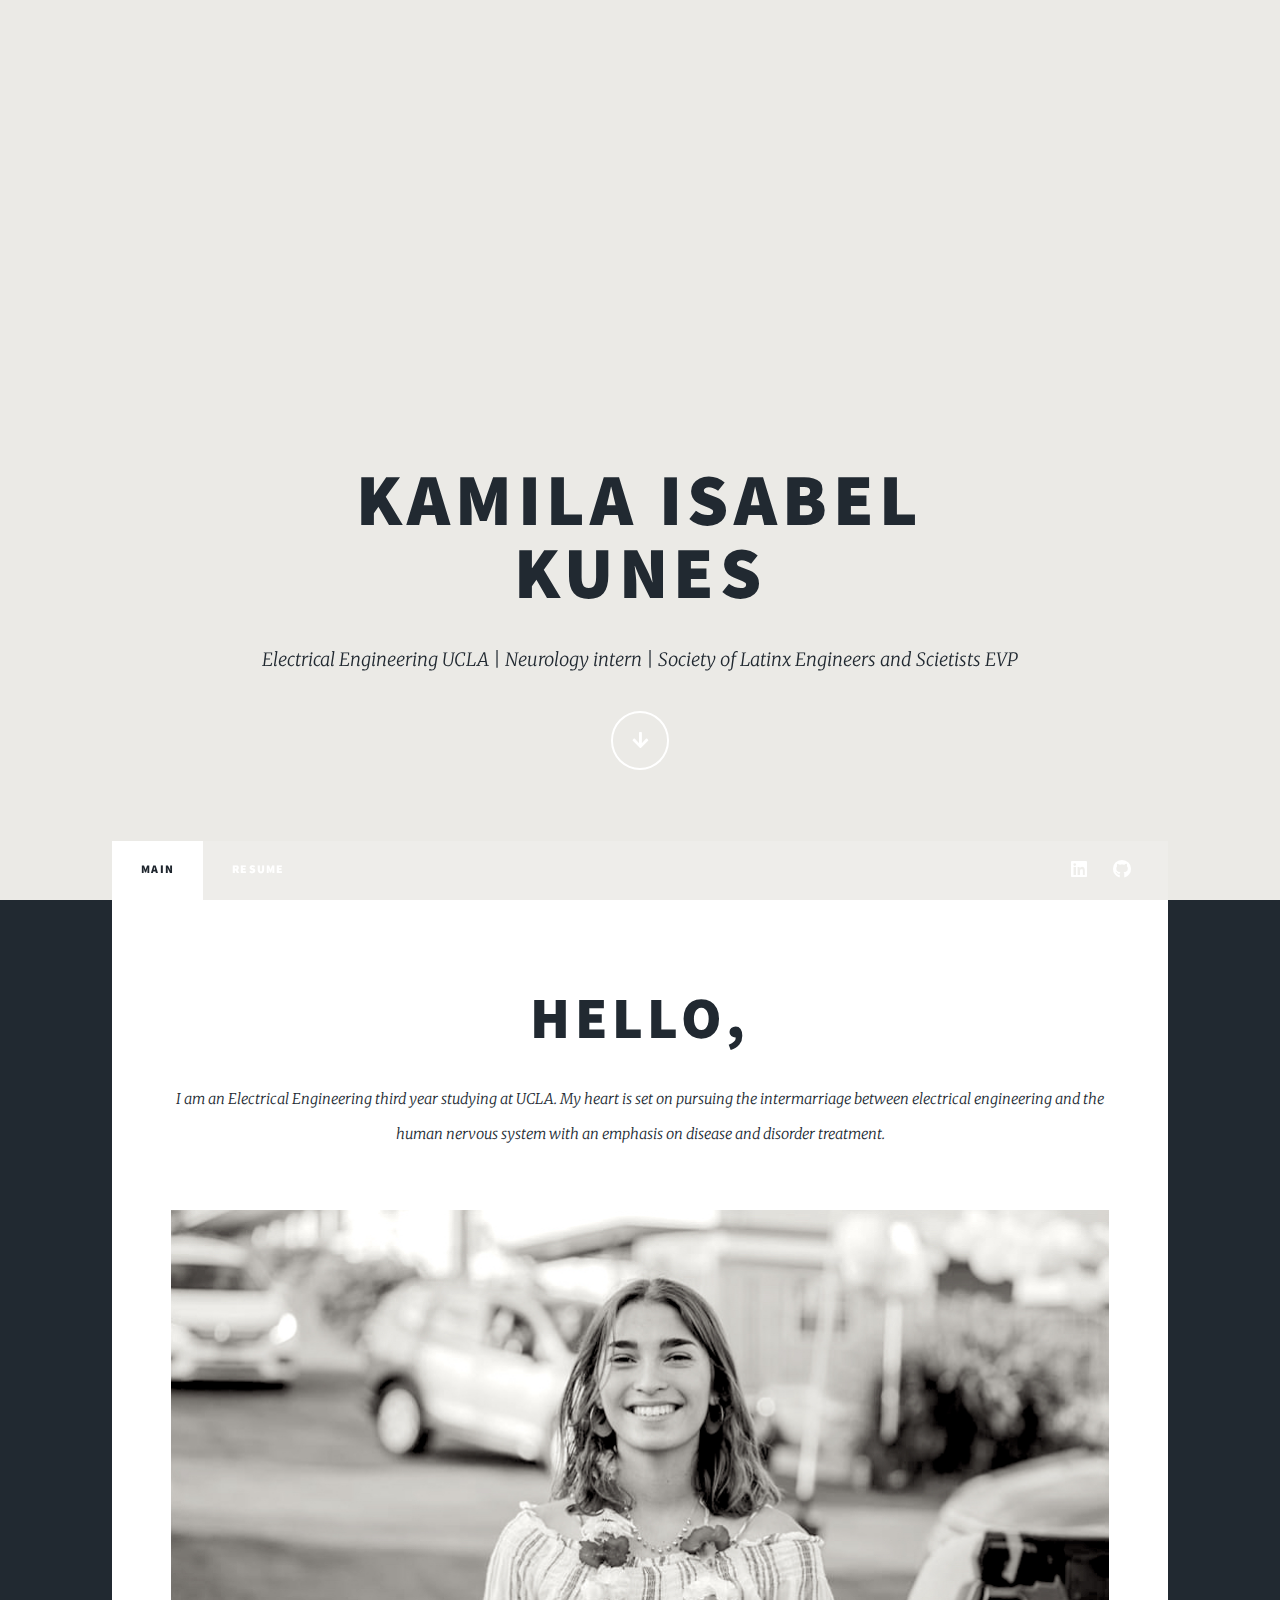
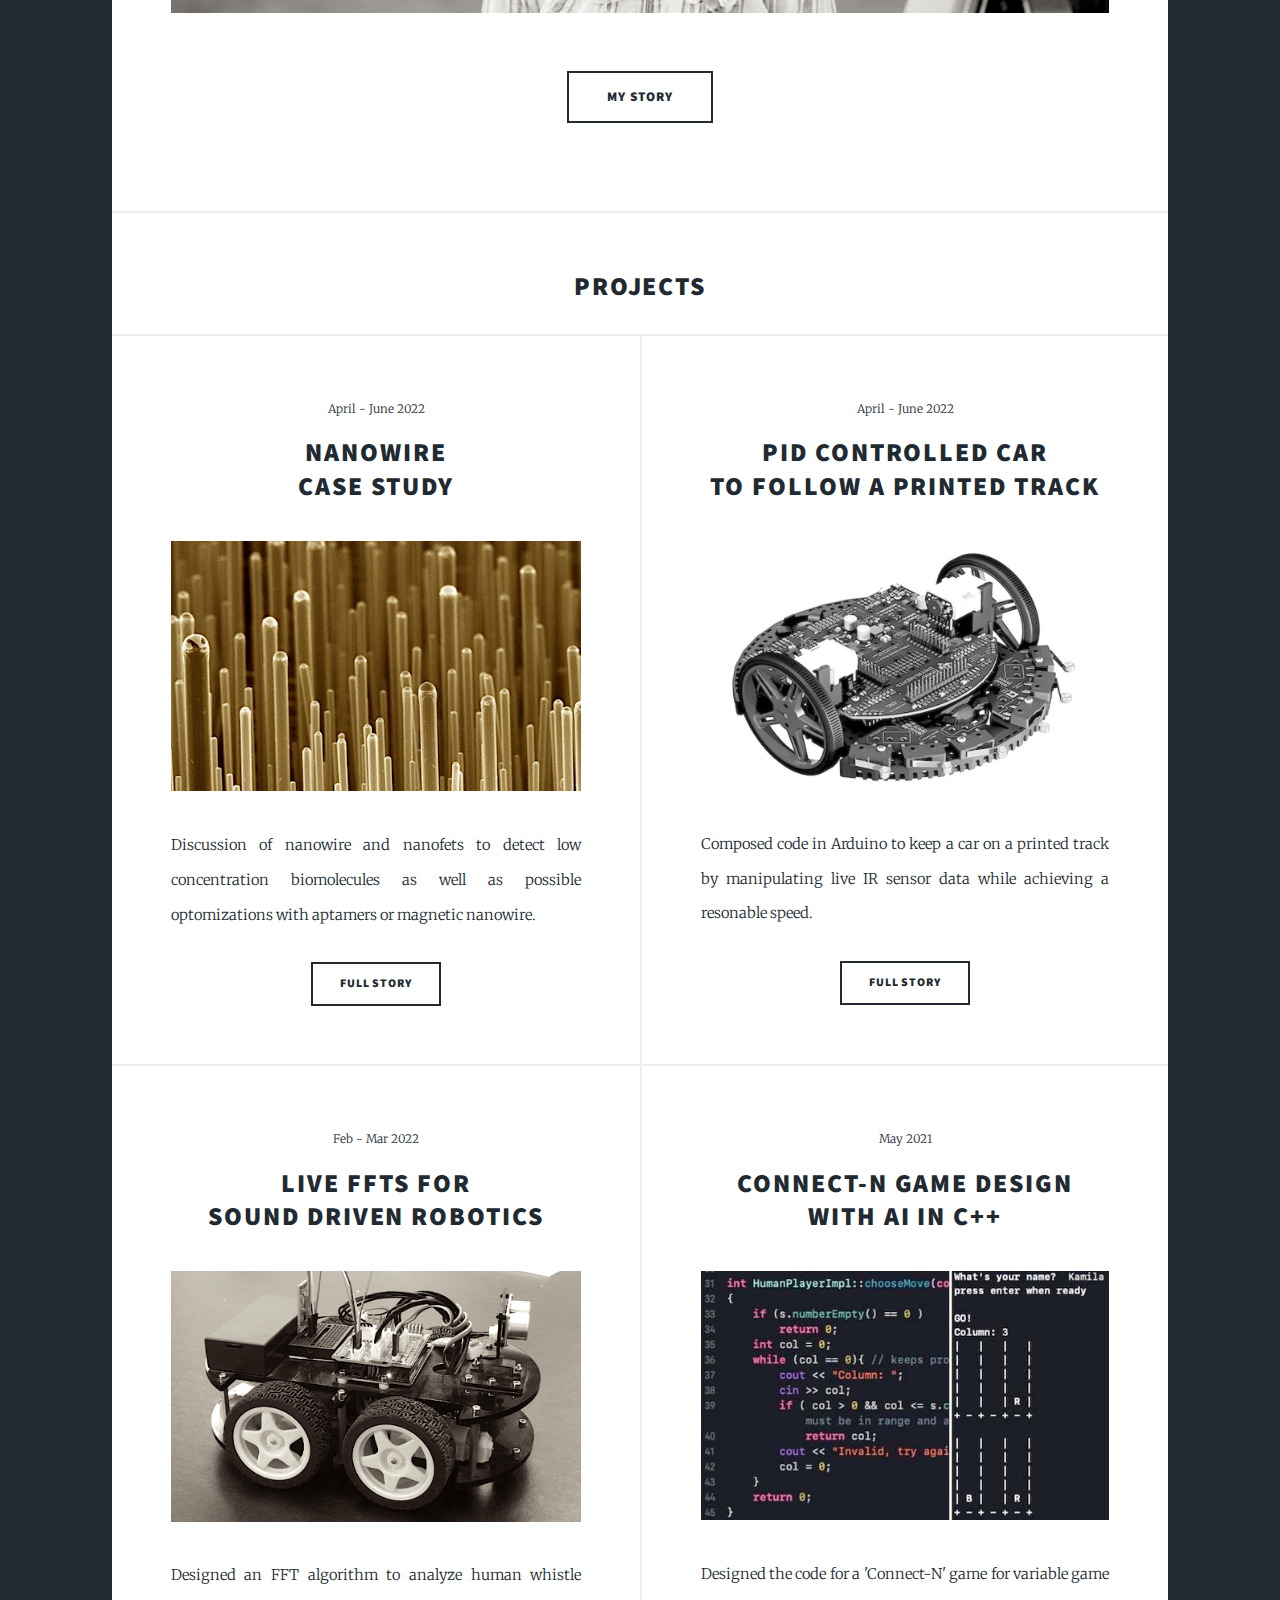
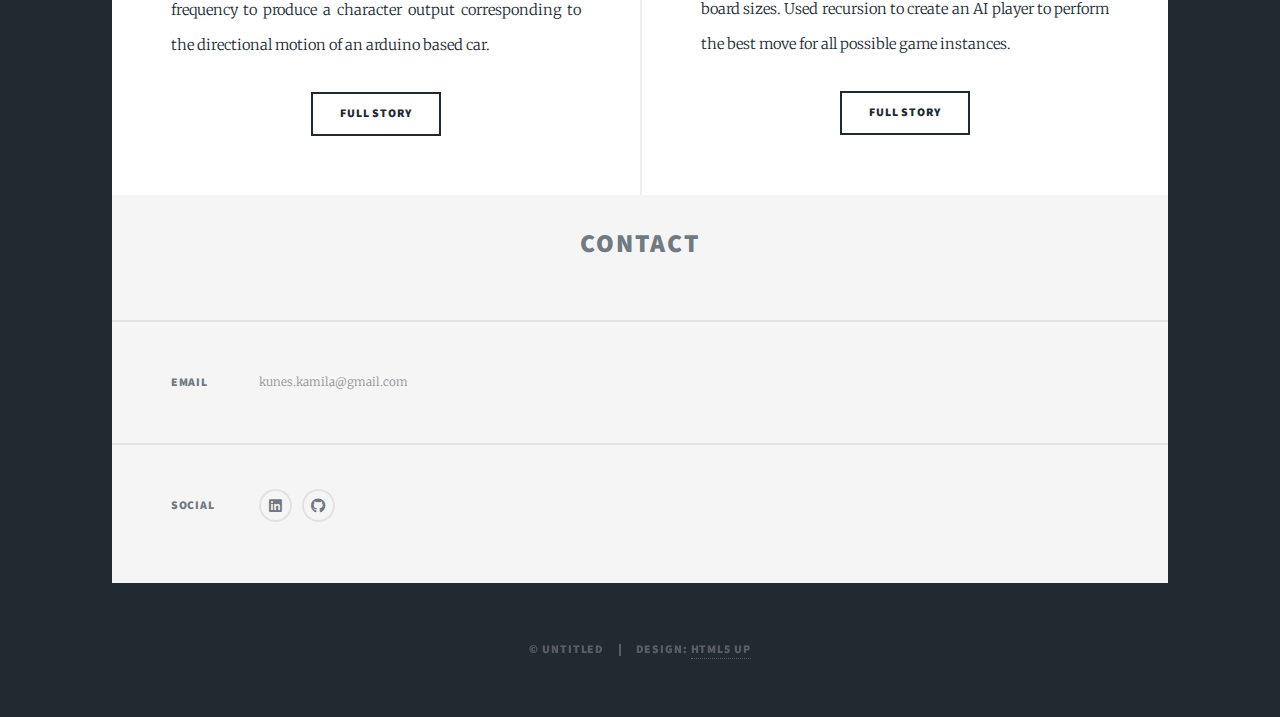
==== index.html @ 1bf12dac "first commit" ====
<!DOCTYPE HTML>
<!--
	Massively by HTML5 UP
	html5up.net | @ajlkn
	Free for personal and commercial use under the CCA 3.0 license (html5up.net/license)
-->
<html>
	<head>
		<title>Kamila Kunes Portfolio</title>
		<meta charset="utf-8" />
		<meta name="viewport" content="width=device-width, initial-scale=1, user-scalable=no" />
		<link rel="stylesheet" href="assets/css/main.css" />
		<noscript><link rel="stylesheet" href="assets/css/noscript.css" /></noscript>
	</head>
	<body class="is-preload">

		<!-- Wrapper -->
			<div id="wrapper" class="fade-in">

				<!-- Intro -->
					<div id="intro">
						<h1>Kamila Isabel<br />Kunes</h1>
						<p>Electrical Engineering UCLA | Neurology intern | Society of Latinx Engineers and Scietists EVP</p>
                        
						<ul class="actions">
							<li><a href="#header" class="button icon solid solo fa-arrow-down scrolly">Continue</a></li>
						</ul>
					</div>

				<!-- Header -->
					<header id="header">
						<a href="index.html" class="logo">Kamila Kunes</a>
					</header>

				<!-- Nav -->
					<nav id="nav"> 
						<ul class="links">
							<li class="active"><a href="index.html">Main</a></li>
							<li><a href="resume.html">Resume</a></li>
						</ul>
						<ul class="icons">
							<li><a href="https://linkedin.com/in/kamilakunes/url" class="icon brands fa-linkedin" target="_blank"><span class="label">LinkedIn</span></a></li>
							<li><a href="#" class="icon brands fa-github"><span class="label" target="_blank">GitHub</span></a></li>
						</ul>
					</nav>

				<!-- Main -->
					<div id="main">

						<!-- Featured Post -->
							<article class="post featured">
								<header class="major">
									<h2>Hello,</h2>
									<p>I am an Electrical Engineering third year studying at UCLA. My heart is set on pursuing the intermarriage between electrical engineering and the human nervous system with an emphasis on disease and disorder treatment.</p>
								</header>
								<a href="myStory.html" class="image main"><img src="images/CPCgrad.jpg" alt="" /></a>
								<ul class="actions special">
									<li><a href="myStory.html" class="button large">My Story</a></li>
								</ul>
							</article>

						<!-- Posts -->
                        
                                <header class="major">
									<h2>Projects</h2>
								</header>
                        
							<section class="posts">
								<article>
									<header>
										<span class="date">April - June 2022</span>
										<h2>Nanowire<br />
                                            Case Study</h2>
									</header>
									<a href="nanowire.html" class="image fit"><img src="images/SiliconNanowire.jpg" alt="" /></a>
									<p>Discussion of nanowire and nanofets to detect low concentration biomolecules as well as possible optomizations with aptamers or magnetic nanowire.</p>
									<ul class="actions special">
										<li><a href="nanowire.html" class="button">Full Story</a></li>
									</ul>
								</article>
                                
                                <article>
									<header>
										<span class="date">April - June 2022</span>
										<h2>PID controlled Car<br />
										to Follow a Printed Track</h2>
									</header>
									<a href="RLSKcar.html" class="image fit"><img src="images/RLSKcar.jpg" alt="" /></a>
									<p>Composed code in Arduino to keep a car on a printed track by manipulating live IR sensor data while achieving a resonable speed.</p>
									<ul class="actions special">
										<li><a href="RLSKcar.html" class="button">Full Story</a></li>
									</ul>
								</article>
                                
								<article>
									<header>
										<span class="date">Feb - Mar 2022</span>
										<h2>Live FFTs for<br />
										Sound Driven Robotics</h2>
									</header>
									<a href="fftCar.html" class="image fit"><img src="images/4blCar.jpg" alt="" /></a>
									<p>Designed an FFT algorithm to analyze human whistle frequency to produce a character output corresponding to the directional motion of an arduino based car.</p>
									<ul class="actions special">
										<li><a href="fftCar.html" class="button">Full Story</a></li>
									</ul>
								</article>
                                
								<article>
									<header>
										<span class="date">May 2021</span>
										<h2>Connect-N Game Design<br />
										with AI in C++</h2>
									</header>
									<a href="connectN.html" class="image fit"><img src="images/connectCode.jpg" alt="" /></a>
									<p>Designed the code for a 'Connect-N' game for variable game board sizes. Used recursion to create an AI player to perform the best move for all possible game instances.</p>
									<ul class="actions special">
										<li><a href="connectN.html" class="button">Full Story</a></li>
									</ul>
								</article>
								
							</section>

					</div>

				<!-- Footer -->
                
					<footer id="footer">
                        
							
						<section class="split contact">
                            <header class="major">
				                <h2><br />Contact</h2>
				            </header>
							<section>
								<h3>Email</h3>
								<p>kunes.kamila@gmail.com</p>
							</section>
							<section>
								<h3>Social</h3>
								<ul class="icons alt">
									<li><a href="https://linkedin.com/in/kamilakunes/url" class="icon brands fa-linkedin" target="_blank"><span class="label">LinkedIn</span></a></li>
                                    <li><a href="#" class="icon brands fa-github" target="_blank"><span class="label">GitHub</span></a></li>
								</ul>
							</section>
						</section>
					</footer>

				<!-- Copyright -->
					<div id="copyright">
						<ul><li>&copy; Untitled</li><li>Design: <a href="https://html5up.net">HTML5 UP</a></li></ul>
					</div>

			</div>

		<!-- Scripts -->
			<script src="assets/js/jquery.min.js"></script>
			<script src="assets/js/jquery.scrollex.min.js"></script>
			<script src="assets/js/jquery.scrolly.min.js"></script>
			<script src="assets/js/browser.min.js"></script>
			<script src="assets/js/breakpoints.min.js"></script>
			<script src="assets/js/util.js"></script>
			<script src="assets/js/main.js"></script>

	</body>
</html>
---- assets/css/main.css ----
@import url(fontawesome-all.min.css);
@import url("https://fonts.googleapis.com/css?family=Merriweather:300,700,300italic,700italic|Source+Sans+Pro:900");

/*
	Massively by HTML5 UP
	html5up.net | @ajlkn
	Free for personal and commercial use under the CCA 3.0 license (html5up.net/license)
*/

html, body, div, span, applet, object,
iframe, h1, h2, h3, h4, h5, h6, p, blockquote,
pre, a, abbr, acronym, address, big, cite,
code, del, dfn, em, img, ins, kbd, q, s, samp,
small, strike, strong, sub, sup, tt, var, b,
u, i, center, dl, dt, dd, ol, ul, li, fieldset,
form, label, legend, table, caption, tbody,
tfoot, thead, tr, th, td, article, aside,
canvas, details, embed, figure, figcaption,
footer, header, hgroup, menu, nav, output, ruby,
section, summary, time, mark, audio, video {
	margin: 0;
	padding: 0;
	border: 0;
	font-size: 100%;
	font: inherit;
	vertical-align: baseline;}

article, aside, details, figcaption, figure,
footer, header, hgroup, menu, nav, section {
	display: block;}

body {
	line-height: 1;
}

ol, ul {
	list-style: none;
}

blockquote, q {
	quotes: none;
}

	blockquote:before, blockquote:after, q:before, q:after {
		content: '';
		content: none;
	}

table {
	border-collapse: collapse;
	border-spacing: 0;
}

body {
	-webkit-text-size-adjust: none;
}

mark {
	background-color: transparent;
	color: inherit;
}

input::-moz-focus-inner {
	border: 0;
	padding: 0;
}

input, select, textarea {
	-moz-appearance: none;
	-webkit-appearance: none;
	-ms-appearance: none;
	appearance: none;
}

/* Basic */

	@-ms-viewport {
		width: device-width;
	}

	body {
		-ms-overflow-style: scrollbar;
	}

	@media screen and (max-width: 480px) {

		html, body {
			min-width: 320px;
		}

	}

	html {
		box-sizing: border-box;
	}

	*, *:before, *:after {
		box-sizing: inherit;
	}

	body {
		background-color: #212931; /* scroll up bar */
	}

		body.is-preload *, body.is-preload *:before, body.is-preload *:after {
			-moz-animation: none !important;
			-webkit-animation: none !important;
			-ms-animation: none !important;
			animation: none !important;
			-moz-transition: none !important;
			-webkit-transition: none !important;
			-ms-transition: none !important;
			transition: none !important;
		}

/* Type */

	html {
		font-size: 16pt;
	}

		@media screen and (max-width: 1680px) {

			html {
				font-size: 12pt;
			}

		}

		@media screen and (max-width: 1280px) {

			html {
				font-size: 11pt;
			}

		}

		@media screen and (max-width: 360px) {

			html {
				font-size: 10pt;
			}

		}

	body {
		color: #212931; /*body text color*/
	}

	body, input, select, textarea {
		font-family: "Merriweather", Georgia, serif;
		font-weight: 300;
		font-size: 1rem;
		line-height: 2.375;
	}

	a {
		-moz-transition: color 0.2s ease-in-out, background-color 0.2s ease-in-out, border-color 0.2s ease-in-out, box-shadow 0.2s ease-in-out;
		-webkit-transition: color 0.2s ease-in-out, background-color 0.2s ease-in-out, border-color 0.2s ease-in-out, box-shadow 0.2s ease-in-out;
		-ms-transition: color 0.2s ease-in-out, background-color 0.2s ease-in-out, border-color 0.2s ease-in-out, box-shadow 0.2s ease-in-out;
		transition: color 0.2s ease-in-out, background-color 0.2s ease-in-out, border-color 0.2s ease-in-out, box-shadow 0.2s ease-in-out;
		border-bottom: dotted 1px;
		text-decoration: none;
	}

		a:hover {
			border-bottom-color: transparent;
		}

	strong, b {
		font-weight: 600;
	}

	em, i {
		font-style: italic;
	}

	p {
		text-align: justify;
		margin: 0 0 2rem 0;
	}

	h1, h2, h3, h4, h5, h6 {
		font-family: "Source Sans Pro", Helvetica, sans-serif;
		font-weight: 900;
		line-height: 1.5;
		letter-spacing: 0.075em;
		text-transform: uppercase;
		margin: 0 0 1rem 0;
	}

		h1 a, h2 a, h3 a, h4 a, h5 a, h6 a {
			border-bottom: 0;
			color: inherit;
			text-decoration: none;
		}

	h1 {
		font-size: 4rem;
		line-height: 1.1;
		margin: 0 0 2rem 0;
	}

	h2 {
		font-size: 1.75rem;
		line-height: 1.3;
		margin: 0 0 1.5rem 0;
	}

	h3 {
		font-size: 1.25rem;
		margin: 0 0 1.5rem 0;
	}

	h4 {
		font-size: 1rem;
	}

	h5 {
		font-size: 0.9rem;
	}

	h6 {
		font-size: 0.8rem;
	}

	sub {
		font-size: 0.8rem;
		position: relative;
		top: 0.5rem;
	}

	sup {
		font-size: 0.8rem;
		position: relative;
		top: -0.5rem;
	}

	blockquote {
		border-left: solid 4px;
		font-style: italic;
		margin: 0 0 2rem 0;
		padding: 0.5rem 0 0.5rem 2rem;
	}

	code {
		border: solid 2px;
		font-family: "Courier New", monospace;
		font-size: 0.9rem;
		margin: 0 0.25rem;
		padding: 0.25rem 0.65rem;
	}

	pre {
		-webkit-overflow-scrolling: touch;
		font-family: "Courier New", monospace;
		font-size: 0.9rem;
		margin: 0 0 2rem 0;
	}

		pre code {
			display: block;
			line-height: 1.75;
			padding: 1rem 1.5rem;
			overflow-x: auto;
		}

	hr {
		border: 0;
		border-bottom: solid 2px;
		margin: 3rem 0;
	}

		hr.major {
			margin: 5rem 0;
		}

	.align-left {
		text-align: left;
	}

	.align-center {
		text-align: center;
	}

	.align-right {
		text-align: right;
	}

	input, select, textarea {
		color: #212931;
	}

	a {
		color: #212931;
		border-bottom-color: rgba(33, 41, 49, 0.5);
	}

		a:hover {
			border-bottom-color: transparent;
			color: #d3a13b !important; /*hover color*/
		}

	strong, b {
		color: #212931;
	}

	h1, h2, h3, h4, h5, h6 {
		color: #212931;
	}

	blockquote {
		border-left-color: #eeeeee;
	}

	code {
		background: rgba(220, 220, 220, 0.25);
		border-color: #eeeeee;
	}

	hr {
		border-bottom-color: #eeeeee;
	}

/* Row */

	.row {
		display: flex;
		flex-wrap: wrap;
		box-sizing: border-box;
		align-items: stretch;
	}

		.row > * {
			box-sizing: border-box;
		}

		.row.gtr-uniform > * > :last-child {
			margin-bottom: 0;
		}

		.row.aln-left {
			justify-content: flex-start;
		}

		.row.aln-center {
			justify-content: center;
		}

		.row.aln-right {
			justify-content: flex-end;
		}

		.row.aln-top {
			align-items: flex-start;
		}

		.row.aln-middle {
			align-items: center;
		}

		.row.aln-bottom {
			align-items: flex-end;
		}

		.row > .imp {
			order: -1;
		}

		.row > .col-1 {
			width: 8.33333%;
		}

		.row > .off-1 {
			margin-left: 8.33333%;
		}

		.row > .col-2 {
			width: 16.66667%;
		}

		.row > .off-2 {
			margin-left: 16.66667%;
		}

		.row > .col-3 {
			width: 25%;
		}

		.row > .off-3 {
			margin-left: 25%;
		}

		.row > .col-4 {
			width: 33.33333%;
		}

		.row > .off-4 {
			margin-left: 33.33333%;
		}

		.row > .col-5 {
			width: 41.66667%;
		}

		.row > .off-5 {
			margin-left: 41.66667%;
		}

		.row > .col-6 {
			width: 50%;
		}

		.row > .off-6 {
			margin-left: 50%;
		}

		.row > .col-7 {
			width: 58.33333%;
		}

		.row > .off-7 {
			margin-left: 58.33333%;
		}

		.row > .col-8 {
			width: 66.66667%;
		}

		.row > .off-8 {
			margin-left: 66.66667%;
		}

		.row > .col-9 {
			width: 75%;
		}

		.row > .off-9 {
			margin-left: 75%;
		}

		.row > .col-10 {
			width: 83.33333%;
		}

		.row > .off-10 {
			margin-left: 83.33333%;
		}

		.row > .col-11 {
			width: 91.66667%;
		}

		.row > .off-11 {
			margin-left: 91.66667%;
		}

		.row > .col-12 {
			width: 100%;
		}

		.row > .off-12 {
			margin-left: 100%;
		}

		.row.gtr-0 {
			margin-top: 0;
			margin-left: 0rem;
		}

			.row.gtr-0 > * {
				padding: 0 0 0 0rem;
			}

			.row.gtr-0.gtr-uniform {
				margin-top: 0rem;
			}

				.row.gtr-0.gtr-uniform > * {
					padding-top: 0rem;
				}

		.row.gtr-25 {
			margin-top: 0;
			margin-left: -0.375rem;
		}

			.row.gtr-25 > * {
				padding: 0 0 0 0.375rem;
			}

			.row.gtr-25.gtr-uniform {
				margin-top: -0.375rem;
			}

				.row.gtr-25.gtr-uniform > * {
					padding-top: 0.375rem;
				}

		.row.gtr-50 {
			margin-top: 0;
			margin-left: -0.75rem;
		}

			.row.gtr-50 > * {
				padding: 0 0 0 0.75rem;
			}

			.row.gtr-50.gtr-uniform {
				margin-top: -0.75rem;
			}

				.row.gtr-50.gtr-uniform > * {
					padding-top: 0.75rem;
				}

		.row {
			margin-top: 0;
			margin-left: -1.5rem;
		}

			.row > * {
				padding: 0 0 0 1.5rem;
			}

			.row.gtr-uniform {
				margin-top: -1.5rem;
			}

				.row.gtr-uniform > * {
					padding-top: 1.5rem;
				}

		.row.gtr-150 {
			margin-top: 0;
			margin-left: -2.25rem;
		}

			.row.gtr-150 > * {
				padding: 0 0 0 2.25rem;
			}

			.row.gtr-150.gtr-uniform {
				margin-top: -2.25rem;
			}

				.row.gtr-150.gtr-uniform > * {
					padding-top: 2.25rem;
				}

		.row.gtr-200 {
			margin-top: 0;
			margin-left: -3rem;
		}

			.row.gtr-200 > * {
				padding: 0 0 0 3rem;
			}

			.row.gtr-200.gtr-uniform {
				margin-top: -3rem;
			}

				.row.gtr-200.gtr-uniform > * {
					padding-top: 3rem;
				}

		@media screen and (max-width: 1680px) {

			.row {
				display: flex;
				flex-wrap: wrap;
				box-sizing: border-box;
				align-items: stretch;
			}

				.row > * {
					box-sizing: border-box;
				}

				.row.gtr-uniform > * > :last-child {
					margin-bottom: 0;
				}

				.row.aln-left {
					justify-content: flex-start;
				}

				.row.aln-center {
					justify-content: center;
				}

				.row.aln-right {
					justify-content: flex-end;
				}

				.row.aln-top {
					align-items: flex-start;
				}

				.row.aln-middle {
					align-items: center;
				}

				.row.aln-bottom {
					align-items: flex-end;
				}

				.row > .imp-xlarge {
					order: -1;
				}

				.row > .col-1-xlarge {
					width: 8.33333%;
				}

				.row > .off-1-xlarge {
					margin-left: 8.33333%;
				}

				.row > .col-2-xlarge {
					width: 16.66667%;
				}

				.row > .off-2-xlarge {
					margin-left: 16.66667%;
				}

				.row > .col-3-xlarge {
					width: 25%;
				}

				.row > .off-3-xlarge {
					margin-left: 25%;
				}

				.row > .col-4-xlarge {
					width: 33.33333%;
				}

				.row > .off-4-xlarge {
					margin-left: 33.33333%;
				}

				.row > .col-5-xlarge {
					width: 41.66667%;
				}

				.row > .off-5-xlarge {
					margin-left: 41.66667%;
				}

				.row > .col-6-xlarge {
					width: 50%;
				}

				.row > .off-6-xlarge {
					margin-left: 50%;
				}

				.row > .col-7-xlarge {
					width: 58.33333%;
				}

				.row > .off-7-xlarge {
					margin-left: 58.33333%;
				}

				.row > .col-8-xlarge {
					width: 66.66667%;
				}

				.row > .off-8-xlarge {
					margin-left: 66.66667%;
				}

				.row > .col-9-xlarge {
					width: 75%;
				}

				.row > .off-9-xlarge {
					margin-left: 75%;
				}

				.row > .col-10-xlarge {
					width: 83.33333%;
				}

				.row > .off-10-xlarge {
					margin-left: 83.33333%;
				}

				.row > .col-11-xlarge {
					width: 91.66667%;
				}

				.row > .off-11-xlarge {
					margin-left: 91.66667%;
				}

				.row > .col-12-xlarge {
					width: 100%;
				}

				.row > .off-12-xlarge {
					margin-left: 100%;
				}

				.row.gtr-0 {
					margin-top: 0;
					margin-left: 0rem;
				}

					.row.gtr-0 > * {
						padding: 0 0 0 0rem;
					}

					.row.gtr-0.gtr-uniform {
						margin-top: 0rem;
					}

						.row.gtr-0.gtr-uniform > * {
							padding-top: 0rem;
						}

				.row.gtr-25 {
					margin-top: 0;
					margin-left: -0.375rem;
				}

					.row.gtr-25 > * {
						padding: 0 0 0 0.375rem;
					}

					.row.gtr-25.gtr-uniform {
						margin-top: -0.375rem;
					}

						.row.gtr-25.gtr-uniform > * {
							padding-top: 0.375rem;
						}

				.row.gtr-50 {
					margin-top: 0;
					margin-left: -0.75rem;
				}

					.row.gtr-50 > * {
						padding: 0 0 0 0.75rem;
					}

					.row.gtr-50.gtr-uniform {
						margin-top: -0.75rem;
					}

						.row.gtr-50.gtr-uniform > * {
							padding-top: 0.75rem;
						}

				.row {
					margin-top: 0;
					margin-left: -1.5rem;
				}

					.row > * {
						padding: 0 0 0 1.5rem;
					}

					.row.gtr-uniform {
						margin-top: -1.5rem;
					}

						.row.gtr-uniform > * {
							padding-top: 1.5rem;
						}

				.row.gtr-150 {
					margin-top: 0;
					margin-left: -2.25rem;
				}

					.row.gtr-150 > * {
						padding: 0 0 0 2.25rem;
					}

					.row.gtr-150.gtr-uniform {
						margin-top: -2.25rem;
					}

						.row.gtr-150.gtr-uniform > * {
							padding-top: 2.25rem;
						}

				.row.gtr-200 {
					margin-top: 0;
					margin-left: -3rem;
				}

					.row.gtr-200 > * {
						padding: 0 0 0 3rem;
					}

					.row.gtr-200.gtr-uniform {
						margin-top: -3rem;
					}

						.row.gtr-200.gtr-uniform > * {
							padding-top: 3rem;
						}

		}

		@media screen and (max-width: 1280px) {

			.row {
				display: flex;
				flex-wrap: wrap;
				box-sizing: border-box;
				align-items: stretch;
			}

				.row > * {
					box-sizing: border-box;
				}

				.row.gtr-uniform > * > :last-child {
					margin-bottom: 0;
				}

				.row.aln-left {
					justify-content: flex-start;
				}

				.row.aln-center {
					justify-content: center;
				}

				.row.aln-right {
					justify-content: flex-end;
				}

				.row.aln-top {
					align-items: flex-start;
				}

				.row.aln-middle {
					align-items: center;
				}

				.row.aln-bottom {
					align-items: flex-end;
				}

				.row > .imp-large {
					order: -1;
				}

				.row > .col-1-large {
					width: 8.33333%;
				}

				.row > .off-1-large {
					margin-left: 8.33333%;
				}

				.row > .col-2-large {
					width: 16.66667%;
				}

				.row > .off-2-large {
					margin-left: 16.66667%;
				}

				.row > .col-3-large {
					width: 25%;
				}

				.row > .off-3-large {
					margin-left: 25%;
				}

				.row > .col-4-large {
					width: 33.33333%;
				}

				.row > .off-4-large {
					margin-left: 33.33333%;
				}

				.row > .col-5-large {
					width: 41.66667%;
				}

				.row > .off-5-large {
					margin-left: 41.66667%;
				}

				.row > .col-6-large {
					width: 50%;
				}

				.row > .off-6-large {
					margin-left: 50%;
				}

				.row > .col-7-large {
					width: 58.33333%;
				}

				.row > .off-7-large {
					margin-left: 58.33333%;
				}

				.row > .col-8-large {
					width: 66.66667%;
				}

				.row > .off-8-large {
					margin-left: 66.66667%;
				}

				.row > .col-9-large {
					width: 75%;
				}

				.row > .off-9-large {
					margin-left: 75%;
				}

				.row > .col-10-large {
					width: 83.33333%;
				}

				.row > .off-10-large {
					margin-left: 83.33333%;
				}

				.row > .col-11-large {
					width: 91.66667%;
				}

				.row > .off-11-large {
					margin-left: 91.66667%;
				}

				.row > .col-12-large {
					width: 100%;
				}

				.row > .off-12-large {
					margin-left: 100%;
				}

				.row.gtr-0 {
					margin-top: 0;
					margin-left: 0rem;
				}

					.row.gtr-0 > * {
						padding: 0 0 0 0rem;
					}

					.row.gtr-0.gtr-uniform {
						margin-top: 0rem;
					}

						.row.gtr-0.gtr-uniform > * {
							padding-top: 0rem;
						}

				.row.gtr-25 {
					margin-top: 0;
					margin-left: -0.375rem;
				}

					.row.gtr-25 > * {
						padding: 0 0 0 0.375rem;
					}

					.row.gtr-25.gtr-uniform {
						margin-top: -0.375rem;
					}

						.row.gtr-25.gtr-uniform > * {
							padding-top: 0.375rem;
						}

				.row.gtr-50 {
					margin-top: 0;
					margin-left: -0.75rem;
				}

					.row.gtr-50 > * {
						padding: 0 0 0 0.75rem;
					}

					.row.gtr-50.gtr-uniform {
						margin-top: -0.75rem;
					}

						.row.gtr-50.gtr-uniform > * {
							padding-top: 0.75rem;
						}

				.row {
					margin-top: 0;
					margin-left: -1.5rem;
				}

					.row > * {
						padding: 0 0 0 1.5rem;
					}

					.row.gtr-uniform {
						margin-top: -1.5rem;
					}

						.row.gtr-uniform > * {
							padding-top: 1.5rem;
						}

				.row.gtr-150 {
					margin-top: 0;
					margin-left: -2.25rem;
				}

					.row.gtr-150 > * {
						padding: 0 0 0 2.25rem;
					}

					.row.gtr-150.gtr-uniform {
						margin-top: -2.25rem;
					}

						.row.gtr-150.gtr-uniform > * {
							padding-top: 2.25rem;
						}

				.row.gtr-200 {
					margin-top: 0;
					margin-left: -3rem;
				}

					.row.gtr-200 > * {
						padding: 0 0 0 3rem;
					}

					.row.gtr-200.gtr-uniform {
						margin-top: -3rem;
					}

						.row.gtr-200.gtr-uniform > * {
							padding-top: 3rem;
						}

		}

		@media screen and (max-width: 980px) {

			.row {
				display: flex;
				flex-wrap: wrap;
				box-sizing: border-box;
				align-items: stretch;
			}

				.row > * {
					box-sizing: border-box;
				}

				.row.gtr-uniform > * > :last-child {
					margin-bottom: 0;
				}

				.row.aln-left {
					justify-content: flex-start;
				}

				.row.aln-center {
					justify-content: center;
				}

				.row.aln-right {
					justify-content: flex-end;
				}

				.row.aln-top {
					align-items: flex-start;
				}

				.row.aln-middle {
					align-items: center;
				}

				.row.aln-bottom {
					align-items: flex-end;
				}

				.row > .imp-medium {
					order: -1;
				}

				.row > .col-1-medium {
					width: 8.33333%;
				}

				.row > .off-1-medium {
					margin-left: 8.33333%;
				}

				.row > .col-2-medium {
					width: 16.66667%;
				}

				.row > .off-2-medium {
					margin-left: 16.66667%;
				}

				.row > .col-3-medium {
					width: 25%;
				}

				.row > .off-3-medium {
					margin-left: 25%;
				}

				.row > .col-4-medium {
					width: 33.33333%;
				}

				.row > .off-4-medium {
					margin-left: 33.33333%;
				}

				.row > .col-5-medium {
					width: 41.66667%;
				}

				.row > .off-5-medium {
					margin-left: 41.66667%;
				}

				.row > .col-6-medium {
					width: 50%;
				}

				.row > .off-6-medium {
					margin-left: 50%;
				}

				.row > .col-7-medium {
					width: 58.33333%;
				}

				.row > .off-7-medium {
					margin-left: 58.33333%;
				}

				.row > .col-8-medium {
					width: 66.66667%;
				}

				.row > .off-8-medium {
					margin-left: 66.66667%;
				}

				.row > .col-9-medium {
					width: 75%;
				}

				.row > .off-9-medium {
					margin-left: 75%;
				}

				.row > .col-10-medium {
					width: 83.33333%;
				}

				.row > .off-10-medium {
					margin-left: 83.33333%;
				}

				.row > .col-11-medium {
					width: 91.66667%;
				}

				.row > .off-11-medium {
					margin-left: 91.66667%;
				}

				.row > .col-12-medium {
					width: 100%;
				}

				.row > .off-12-medium {
					margin-left: 100%;
				}

				.row.gtr-0 {
					margin-top: 0;
					margin-left: 0rem;
				}

					.row.gtr-0 > * {
						padding: 0 0 0 0rem;
					}

					.row.gtr-0.gtr-uniform {
						margin-top: 0rem;
					}

						.row.gtr-0.gtr-uniform > * {
							padding-top: 0rem;
						}

				.row.gtr-25 {
					margin-top: 0;
					margin-left: -0.375rem;
				}

					.row.gtr-25 > * {
						padding: 0 0 0 0.375rem;
					}

					.row.gtr-25.gtr-uniform {
						margin-top: -0.375rem;
					}

						.row.gtr-25.gtr-uniform > * {
							padding-top: 0.375rem;
						}

				.row.gtr-50 {
					margin-top: 0;
					margin-left: -0.75rem;
				}

					.row.gtr-50 > * {
						padding: 0 0 0 0.75rem;
					}

					.row.gtr-50.gtr-uniform {
						margin-top: -0.75rem;
					}

						.row.gtr-50.gtr-uniform > * {
							padding-top: 0.75rem;
						}

				.row {
					margin-top: 0;
					margin-left: -1.5rem;
				}

					.row > * {
						padding: 0 0 0 1.5rem;
					}

					.row.gtr-uniform {
						margin-top: -1.5rem;
					}

						.row.gtr-uniform > * {
							padding-top: 1.5rem;
						}

				.row.gtr-150 {
					margin-top: 0;
					margin-left: -2.25rem;
				}

					.row.gtr-150 > * {
						padding: 0 0 0 2.25rem;
					}

					.row.gtr-150.gtr-uniform {
						margin-top: -2.25rem;
					}

						.row.gtr-150.gtr-uniform > * {
							padding-top: 2.25rem;
						}

				.row.gtr-200 {
					margin-top: 0;
					margin-left: -3rem;
				}

					.row.gtr-200 > * {
						padding: 0 0 0 3rem;
					}

					.row.gtr-200.gtr-uniform {
						margin-top: -3rem;
					}

						.row.gtr-200.gtr-uniform > * {
							padding-top: 3rem;
						}

		}

		@media screen and (max-width: 736px) {

			.row {
				display: flex;
				flex-wrap: wrap;
				box-sizing: border-box;
				align-items: stretch;
			}

				.row > * {
					box-sizing: border-box;
				}

				.row.gtr-uniform > * > :last-child {
					margin-bottom: 0;
				}

				.row.aln-left {
					justify-content: flex-start;
				}

				.row.aln-center {
					justify-content: center;
				}

				.row.aln-right {
					justify-content: flex-end;
				}

				.row.aln-top {
					align-items: flex-start;
				}

				.row.aln-middle {
					align-items: center;
				}

				.row.aln-bottom {
					align-items: flex-end;
				}

				.row > .imp-small {
					order: -1;
				}

				.row > .col-1-small {
					width: 8.33333%;
				}

				.row > .off-1-small {
					margin-left: 8.33333%;
				}

				.row > .col-2-small {
					width: 16.66667%;
				}

				.row > .off-2-small {
					margin-left: 16.66667%;
				}

				.row > .col-3-small {
					width: 25%;
				}

				.row > .off-3-small {
					margin-left: 25%;
				}

				.row > .col-4-small {
					width: 33.33333%;
				}

				.row > .off-4-small {
					margin-left: 33.33333%;
				}

				.row > .col-5-small {
					width: 41.66667%;
				}

				.row > .off-5-small {
					margin-left: 41.66667%;
				}

				.row > .col-6-small {
					width: 50%;
				}

				.row > .off-6-small {
					margin-left: 50%;
				}

				.row > .col-7-small {
					width: 58.33333%;
				}

				.row > .off-7-small {
					margin-left: 58.33333%;
				}

				.row > .col-8-small {
					width: 66.66667%;
				}

				.row > .off-8-small {
					margin-left: 66.66667%;
				}

				.row > .col-9-small {
					width: 75%;
				}

				.row > .off-9-small {
					margin-left: 75%;
				}

				.row > .col-10-small {
					width: 83.33333%;
				}

				.row > .off-10-small {
					margin-left: 83.33333%;
				}

				.row > .col-11-small {
					width: 91.66667%;
				}

				.row > .off-11-small {
					margin-left: 91.66667%;
				}

				.row > .col-12-small {
					width: 100%;
				}

				.row > .off-12-small {
					margin-left: 100%;
				}

				.row.gtr-0 {
					margin-top: 0;
					margin-left: 0rem;
				}

					.row.gtr-0 > * {
						padding: 0 0 0 0rem;
					}

					.row.gtr-0.gtr-uniform {
						margin-top: 0rem;
					}

						.row.gtr-0.gtr-uniform > * {
							padding-top: 0rem;
						}

				.row.gtr-25 {
					margin-top: 0;
					margin-left: -0.375rem;
				}

					.row.gtr-25 > * {
						padding: 0 0 0 0.375rem;
					}

					.row.gtr-25.gtr-uniform {
						margin-top: -0.375rem;
					}

						.row.gtr-25.gtr-uniform > * {
							padding-top: 0.375rem;
						}

				.row.gtr-50 {
					margin-top: 0;
					margin-left: -0.75rem;
				}

					.row.gtr-50 > * {
						padding: 0 0 0 0.75rem;
					}

					.row.gtr-50.gtr-uniform {
						margin-top: -0.75rem;
					}

						.row.gtr-50.gtr-uniform > * {
							padding-top: 0.75rem;
						}

				.row {
					margin-top: 0;
					margin-left: -1.5rem;
				}

					.row > * {
						padding: 0 0 0 1.5rem;
					}

					.row.gtr-uniform {
						margin-top: -1.5rem;
					}

						.row.gtr-uniform > * {
							padding-top: 1.5rem;
						}

				.row.gtr-150 {
					margin-top: 0;
					margin-left: -2.25rem;
				}

					.row.gtr-150 > * {
						padding: 0 0 0 2.25rem;
					}

					.row.gtr-150.gtr-uniform {
						margin-top: -2.25rem;
					}

						.row.gtr-150.gtr-uniform > * {
							padding-top: 2.25rem;
						}

				.row.gtr-200 {
					margin-top: 0;
					margin-left: -3rem;
				}

					.row.gtr-200 > * {
						padding: 0 0 0 3rem;
					}

					.row.gtr-200.gtr-uniform {
						margin-top: -3rem;
					}

						.row.gtr-200.gtr-uniform > * {
							padding-top: 3rem;
						}

		}

		@media screen and (max-width: 480px) {

			.row {
				display: flex;
				flex-wrap: wrap;
				box-sizing: border-box;
				align-items: stretch;
			}

				.row > * {
					box-sizing: border-box;
				}

				.row.gtr-uniform > * > :last-child {
					margin-bottom: 0;
				}

				.row.aln-left {
					justify-content: flex-start;
				}

				.row.aln-center {
					justify-content: center;
				}

				.row.aln-right {
					justify-content: flex-end;
				}

				.row.aln-top {
					align-items: flex-start;
				}

				.row.aln-middle {
					align-items: center;
				}

				.row.aln-bottom {
					align-items: flex-end;
				}

				.row > .imp-xsmall {
					order: -1;
				}

				.row > .col-1-xsmall {
					width: 8.33333%;
				}

				.row > .off-1-xsmall {
					margin-left: 8.33333%;
				}

				.row > .col-2-xsmall {
					width: 16.66667%;
				}

				.row > .off-2-xsmall {
					margin-left: 16.66667%;
				}

				.row > .col-3-xsmall {
					width: 25%;
				}

				.row > .off-3-xsmall {
					margin-left: 25%;
				}

				.row > .col-4-xsmall {
					width: 33.33333%;
				}

				.row > .off-4-xsmall {
					margin-left: 33.33333%;
				}

				.row > .col-5-xsmall {
					width: 41.66667%;
				}

				.row > .off-5-xsmall {
					margin-left: 41.66667%;
				}

				.row > .col-6-xsmall {
					width: 50%;
				}

				.row > .off-6-xsmall {
					margin-left: 50%;
				}

				.row > .col-7-xsmall {
					width: 58.33333%;
				}

				.row > .off-7-xsmall {
					margin-left: 58.33333%;
				}

				.row > .col-8-xsmall {
					width: 66.66667%;
				}

				.row > .off-8-xsmall {
					margin-left: 66.66667%;
				}

				.row > .col-9-xsmall {
					width: 75%;
				}

				.row > .off-9-xsmall {
					margin-left: 75%;
				}

				.row > .col-10-xsmall {
					width: 83.33333%;
				}

				.row > .off-10-xsmall {
					margin-left: 83.33333%;
				}

				.row > .col-11-xsmall {
					width: 91.66667%;
				}

				.row > .off-11-xsmall {
					margin-left: 91.66667%;
				}

				.row > .col-12-xsmall {
					width: 100%;
				}

				.row > .off-12-xsmall {
					margin-left: 100%;
				}

				.row.gtr-0 {
					margin-top: 0;
					margin-left: 0rem;
				}

					.row.gtr-0 > * {
						padding: 0 0 0 0rem;
					}

					.row.gtr-0.gtr-uniform {
						margin-top: 0rem;
					}

						.row.gtr-0.gtr-uniform > * {
							padding-top: 0rem;
						}

				.row.gtr-25 {
					margin-top: 0;
					margin-left: -0.375rem;
				}

					.row.gtr-25 > * {
						padding: 0 0 0 0.375rem;
					}

					.row.gtr-25.gtr-uniform {
						margin-top: -0.375rem;
					}

						.row.gtr-25.gtr-uniform > * {
							padding-top: 0.375rem;
						}

				.row.gtr-50 {
					margin-top: 0;
					margin-left: -0.75rem;
				}

					.row.gtr-50 > * {
						padding: 0 0 0 0.75rem;
					}

					.row.gtr-50.gtr-uniform {
						margin-top: -0.75rem;
					}

						.row.gtr-50.gtr-uniform > * {
							padding-top: 0.75rem;
						}

				.row {
					margin-top: 0;
					margin-left: -1.5rem;
				}

					.row > * {
						padding: 0 0 0 1.5rem;
					}

					.row.gtr-uniform {
						margin-top: -1.5rem;
					}

						.row.gtr-uniform > * {
							padding-top: 1.5rem;
						}

				.row.gtr-150 {
					margin-top: 0;
					margin-left: -2.25rem;
				}

					.row.gtr-150 > * {
						padding: 0 0 0 2.25rem;
					}

					.row.gtr-150.gtr-uniform {
						margin-top: -2.25rem;
					}

						.row.gtr-150.gtr-uniform > * {
							padding-top: 2.25rem;
						}

				.row.gtr-200 {
					margin-top: 0;
					margin-left: -3rem;
				}

					.row.gtr-200 > * {
						padding: 0 0 0 3rem;
					}

					.row.gtr-200.gtr-uniform {
						margin-top: -3rem;
					}

						.row.gtr-200.gtr-uniform > * {
							padding-top: 3rem;
						}

		}

		@media screen and (max-width: 360px) {

			.row {
				display: flex;
				flex-wrap: wrap;
				box-sizing: border-box;
				align-items: stretch;
			}

				.row > * {
					box-sizing: border-box;
				}

				.row.gtr-uniform > * > :last-child {
					margin-bottom: 0;
				}

				.row.aln-left {
					justify-content: flex-start;
				}

				.row.aln-center {
					justify-content: center;
				}

				.row.aln-right {
					justify-content: flex-end;
				}

				.row.aln-top {
					align-items: flex-start;
				}

				.row.aln-middle {
					align-items: center;
				}

				.row.aln-bottom {
					align-items: flex-end;
				}

				.row > .imp-xxsmall {
					order: -1;
				}

				.row > .col-1-xxsmall {
					width: 8.33333%;
				}

				.row > .off-1-xxsmall {
					margin-left: 8.33333%;
				}

				.row > .col-2-xxsmall {
					width: 16.66667%;
				}

				.row > .off-2-xxsmall {
					margin-left: 16.66667%;
				}

				.row > .col-3-xxsmall {
					width: 25%;
				}

				.row > .off-3-xxsmall {
					margin-left: 25%;
				}

				.row > .col-4-xxsmall {
					width: 33.33333%;
				}

				.row > .off-4-xxsmall {
					margin-left: 33.33333%;
				}

				.row > .col-5-xxsmall {
					width: 41.66667%;
				}

				.row > .off-5-xxsmall {
					margin-left: 41.66667%;
				}

				.row > .col-6-xxsmall {
					width: 50%;
				}

				.row > .off-6-xxsmall {
					margin-left: 50%;
				}

				.row > .col-7-xxsmall {
					width: 58.33333%;
				}

				.row > .off-7-xxsmall {
					margin-left: 58.33333%;
				}

				.row > .col-8-xxsmall {
					width: 66.66667%;
				}

				.row > .off-8-xxsmall {
					margin-left: 66.66667%;
				}

				.row > .col-9-xxsmall {
					width: 75%;
				}

				.row > .off-9-xxsmall {
					margin-left: 75%;
				}

				.row > .col-10-xxsmall {
					width: 83.33333%;
				}

				.row > .off-10-xxsmall {
					margin-left: 83.33333%;
				}

				.row > .col-11-xxsmall {
					width: 91.66667%;
				}

				.row > .off-11-xxsmall {
					margin-left: 91.66667%;
				}

				.row > .col-12-xxsmall {
					width: 100%;
				}

				.row > .off-12-xxsmall {
					margin-left: 100%;
				}

				.row.gtr-0 {
					margin-top: 0;
					margin-left: 0rem;
				}

					.row.gtr-0 > * {
						padding: 0 0 0 0rem;
					}

					.row.gtr-0.gtr-uniform {
						margin-top: 0rem;
					}

						.row.gtr-0.gtr-uniform > * {
							padding-top: 0rem;
						}

				.row.gtr-25 {
					margin-top: 0;
					margin-left: -0.375rem;
				}

					.row.gtr-25 > * {
						padding: 0 0 0 0.375rem;
					}

					.row.gtr-25.gtr-uniform {
						margin-top: -0.375rem;
					}

						.row.gtr-25.gtr-uniform > * {
							padding-top: 0.375rem;
						}

				.row.gtr-50 {
					margin-top: 0;
					margin-left: -0.75rem;
				}

					.row.gtr-50 > * {
						padding: 0 0 0 0.75rem;
					}

					.row.gtr-50.gtr-uniform {
						margin-top: -0.75rem;
					}

						.row.gtr-50.gtr-uniform > * {
							padding-top: 0.75rem;
						}

				.row {
					margin-top: 0;
					margin-left: -1.5rem;
				}

					.row > * {
						padding: 0 0 0 1.5rem;
					}

					.row.gtr-uniform {
						margin-top: -1.5rem;
					}

						.row.gtr-uniform > * {
							padding-top: 1.5rem;
						}

				.row.gtr-150 {
					margin-top: 0;
					margin-left: -2.25rem;
				}

					.row.gtr-150 > * {
						padding: 0 0 0 2.25rem;
					}

					.row.gtr-150.gtr-uniform {
						margin-top: -2.25rem;
					}

						.row.gtr-150.gtr-uniform > * {
							padding-top: 2.25rem;
						}

				.row.gtr-200 {
					margin-top: 0;
					margin-left: -3rem;
				}

					.row.gtr-200 > * {
						padding: 0 0 0 3rem;
					}

					.row.gtr-200.gtr-uniform {
						margin-top: -3rem;
					}

						.row.gtr-200.gtr-uniform > * {
							padding-top: 3rem;
						}

		}

/* Box */

	.box {
		border: solid 2px;
		margin-bottom: 2rem;
		padding: 1.5rem;
	}

		.box > :last-child,
		.box > :last-child > :last-child,
		.box > :last-child > :last-child > :last-child {
			margin-bottom: 0;
		}

		.box.alt {
			border: 0;
			border-radius: 0;
			padding: 0;
		}

	.box {
		border-color: #eeeeee;
	}

/* Button */

	input[type="submit"],
	input[type="reset"],
	input[type="button"],
	button,
	.button {
		-moz-appearance: none;
		-webkit-appearance: none;
		-ms-appearance: none;
		appearance: none;
		-moz-transition: background-color 0.2s ease-in-out, box-shadow 0.2s ease-in-out, color 0.2s ease-in-out;
		-webkit-transition: background-color 0.2s ease-in-out, box-shadow 0.2s ease-in-out, color 0.2s ease-in-out;
		-ms-transition: background-color 0.2s ease-in-out, box-shadow 0.2s ease-in-out, color 0.2s ease-in-out;
		transition: background-color 0.2s ease-in-out, box-shadow 0.2s ease-in-out, color 0.2s ease-in-out;
		border: 0;
		border-radius: 0;
		cursor: pointer;
		display: inline-block;
		font-family: "Source Sans Pro", Helvetica, sans-serif;
		font-size: 0.8rem;
		font-weight: 900;
		letter-spacing: 0.075em;
		height: 3rem;
		line-height: 3rem;
		padding: 0 2rem;
		text-align: center;
		text-decoration: none;
		text-transform: uppercase;
		white-space: nowrap;
	}

		input[type="submit"].icon:before,
		input[type="reset"].icon:before,
		input[type="button"].icon:before,
		button.icon:before,
		.button.icon:before {
			margin-right: 0.5rem;
		}

		input[type="submit"].icon.solo,
		input[type="reset"].icon.solo,
		input[type="button"].icon.solo,
		button.icon.solo,
		.button.icon.solo {
			position: relative;
			width: 4rem;
			height: 4rem;
			line-height: 4rem;
			border-radius: 4rem;
			text-indent: 4rem;
			overflow: hidden;
			padding: 0;
			white-space: nowrap;
		}

			input[type="submit"].icon.solo:before,
			input[type="reset"].icon.solo:before,
			input[type="button"].icon.solo:before,
			button.icon.solo:before,
			.button.icon.solo:before {
				position: absolute;
				display: block;
				top: 0;
				left: 0;
				width: inherit;
				height: inherit;
				line-height: inherit;
				font-size: 1.25rem;
				margin-right: 0;
				text-align: center;
				text-indent: 0;
			}

		input[type="submit"].fit,
		input[type="reset"].fit,
		input[type="button"].fit,
		button.fit,
		.button.fit {
			width: 100%;
		}

		input[type="submit"].small,
		input[type="reset"].small,
		input[type="button"].small,
		button.small,
		.button.small {
			font-size: 0.7rem;
			height: 2.5rem;
			line-height: 2.5rem;
			padding: 0 1.5rem;
		}

		input[type="submit"].large,
		input[type="reset"].large,
		input[type="button"].large,
		button.large,
		.button.large {
			font-size: 0.9rem;
			height: 3.5rem;
			line-height: 3.5rem;
			padding: 0 2.75rem;
		}

		@media screen and (max-width: 980px) {

			input[type="submit"],
			input[type="reset"],
			input[type="button"],
			button,
			.button {
				font-size: 0.9rem;
				height: 3.25rem;
				line-height: 3.25rem;
			}

				input[type="submit"].large,
				input[type="reset"].large,
				input[type="button"].large,
				button.large,
				.button.large {
					font-size: 1rem;
					height: 3.75rem;
					line-height: 3.75rem;
				}

		}

		input[type="submit"].disabled, input[type="submit"]:disabled,
		input[type="reset"].disabled,
		input[type="reset"]:disabled,
		input[type="button"].disabled,
		input[type="button"]:disabled,
		button.disabled,
		button:disabled,
		.button.disabled,
		.button:disabled {
			pointer-events: none;
			opacity: 0.25;
		}

	input[type="submit"],
	input[type="reset"],
	input[type="button"],
	button,
	.button {
		background-color: transparent;
		box-shadow: inset 0 0 0 2px #212931;
		color: #212931 !important;
	}

		input[type="submit"]:hover,
		input[type="reset"]:hover,
		input[type="button"]:hover,
		button:hover,
		.button:hover {
			box-shadow: inset 0 0 0 2px #d3a13b;
			color: #d3a13b !important;
		}

		input[type="submit"].primary,
		input[type="reset"].primary,
		input[type="button"].primary,
		button.primary,
		.button.primary {
			background-color: #212931;
			box-shadow: none;
			color: #ffffff !important;
		}

			input[type="submit"].primary:hover,
			input[type="reset"].primary:hover,
			input[type="button"].primary:hover,
			button.primary:hover,
			.button.primary:hover {
				background-color: #d3a13b;
			}

/* Form */

	form {
		margin: 0 0 2rem 0;
	}

		form > :last-child {
			margin-bottom: 0;
		}

		form > .fields {
			display: -moz-flex;
			display: -webkit-flex;
			display: -ms-flex;
			display: flex;
			-moz-flex-wrap: wrap;
			-webkit-flex-wrap: wrap;
			-ms-flex-wrap: wrap;
			flex-wrap: wrap;
			width: calc(100% + 3rem);
			margin: -1.5rem 0 2rem -1.5rem;
		}

			form > .fields > .field {
				-moz-flex-grow: 0;
				-webkit-flex-grow: 0;
				-ms-flex-grow: 0;
				flex-grow: 0;
				-moz-flex-shrink: 0;
				-webkit-flex-shrink: 0;
				-ms-flex-shrink: 0;
				flex-shrink: 0;
				padding: 1.5rem 0 0 1.5rem;
				width: calc(100% - 1.5rem);
			}

				form > .fields > .field.half {
					width: calc(50% - 0.75rem);
				}

				form > .fields > .field.third {
					width: calc(100%/3 - 0.5rem);
				}

				form > .fields > .field.quarter {
					width: calc(25% - 0.375rem);
				}

		@media screen and (max-width: 480px) {

			form > .fields {
				width: calc(100% + 3rem);
				margin: -1.5rem 0 2rem -1.5rem;
			}

				form > .fields > .field {
					padding: 1.5rem 0 0 1.5rem;
					width: calc(100% - 1.5rem);
				}

					form > .fields > .field.half {
						width: calc(100% - 1.5rem);
					}

					form > .fields > .field.third {
						width: calc(100% - 1.5rem);
					}

					form > .fields > .field.quarter {
						width: calc(100% - 1.5rem);
					}

		}

	label {
		display: block;
		font-family: "Source Sans Pro", Helvetica, sans-serif;
		font-weight: 900;
		line-height: 1.5;
		letter-spacing: 0.075em;
		font-size: 0.8rem;
		text-transform: uppercase;
		margin: 0 0 0.75rem 0;
	}

		@media screen and (max-width: 980px) {

			label {
				font-size: 0.9rem;
			}

		}

	input[type="text"],
	input[type="password"],
	input[type="email"],
	select,
	textarea {
		-moz-appearance: none;
		-webkit-appearance: none;
		-ms-appearance: none;
		appearance: none;
		background: transparent;
		border-radius: 0;
		border: solid 2px;
		color: inherit;
		display: block;
		outline: 0;
		padding: 0 1rem;
		text-decoration: none;
		width: 100%;
	}

		input[type="text"]:invalid,
		input[type="password"]:invalid,
		input[type="email"]:invalid,
		select:invalid,
		textarea:invalid {
			box-shadow: none;
		}

	select {
		background-size: 1.25rem;
		background-repeat: no-repeat;
		background-position: calc(100% - 1rem) center;
		height: 3rem;
		padding-right: 3rem;
		text-overflow: ellipsis;
	}

		select:focus::-ms-value {
			background-color: transparent;
		}

		select::-ms-expand {
			display: none;
		}

	input[type="text"],
	input[type="password"],
	input[type="email"],
	select {
		height: 3rem;
	}

	textarea {
		padding: 0.75rem 1rem;
	}

	input[type="checkbox"],
	input[type="radio"] {
		-moz-appearance: none;
		-webkit-appearance: none;
		-ms-appearance: none;
		appearance: none;
		display: block;
		float: left;
		margin-right: -2rem;
		opacity: 0;
		width: 1rem;
		z-index: -1;
	}

		input[type="checkbox"] + label,
		input[type="radio"] + label {
			text-decoration: none;
			cursor: pointer;
			display: inline-block;
			font-size: 1rem;
			letter-spacing: 0;
			font-family: "Merriweather", Georgia, serif;
			text-transform: none;
			font-weight: 300;
			padding-left: 2.8rem;
			padding-right: 1rem;
			position: relative;
		}

			input[type="checkbox"] + label:before,
			input[type="radio"] + label:before {
				-moz-osx-font-smoothing: grayscale;
				-webkit-font-smoothing: antialiased;
				display: inline-block;
				font-style: normal;
				font-variant: normal;
				text-rendering: auto;
				line-height: 1;
				text-transform: none !important;
				font-family: 'Font Awesome 5 Free';
				font-weight: 900;
			}

			input[type="checkbox"] + label:before,
			input[type="radio"] + label:before {
				border-radius: 0;
				border: solid 2px;
				content: '';
				display: inline-block;
				font-size: 0.8rem;
				height: 1.8rem;
				left: 0;
				line-height: 1.65rem;
				position: absolute;
				text-align: center;
				top: -0.125rem;
				width: 1.8rem;
			}

		input[type="checkbox"]:checked + label:before,
		input[type="radio"]:checked + label:before {
			content: '\f00c';
		}

	input[type="checkbox"] + label:before {
		border-radius: 0;
	}

	input[type="radio"] + label:before {
		border-radius: 100%;
	}

	::-webkit-input-placeholder {
		opacity: 1.0;
	}

	:-moz-placeholder {
		opacity: 1.0;
	}

	::-moz-placeholder {
		opacity: 1.0;
	}

	:-ms-input-placeholder {
		opacity: 1.0;
	}

	label {
		color: #212931;
	}

	input[type="text"],
	input[type="password"],
	input[type="email"],
	select,
	textarea {
		border-color: #eeeeee;
	}

		input[type="text"]:focus,
		input[type="password"]:focus,
		input[type="email"]:focus,
		select:focus,
		textarea:focus {
			border-color: #d3a13b;
		}

	select {
		background-image: url("data:image/svg+xml;charset=utf8,%3Csvg xmlns='http://www.w3.org/2000/svg' width='40' height='40' preserveAspectRatio='none' viewBox='0 0 40 40'%3E%3Cpath d='M9.4,12.3l10.4,10.4l10.4-10.4c0.2-0.2,0.5-0.4,0.9-0.4c0.3,0,0.6,0.1,0.9,0.4l3.3,3.3c0.2,0.2,0.4,0.5,0.4,0.9 c0,0.4-0.1,0.6-0.4,0.9L20.7,31.9c-0.2,0.2-0.5,0.4-0.9,0.4c-0.3,0-0.6-0.1-0.9-0.4L4.3,17.3c-0.2-0.2-0.4-0.5-0.4-0.9 c0-0.4,0.1-0.6,0.4-0.9l3.3-3.3c0.2-0.2,0.5-0.4,0.9-0.4S9.1,12.1,9.4,12.3z' fill='%23eeeeee' /%3E%3C/svg%3E");
	}

		select option {
			background-color: #ffffff;
			color: #212931;
		}

	.select-wrapper:before {
		color: #eeeeee;
	}

	input[type="checkbox"] + label,
	input[type="radio"] + label {
		color: #212931;
	}

		input[type="checkbox"] + label:before,
		input[type="radio"] + label:before {
			border-color: #eeeeee;
		}

	input[type="checkbox"]:checked + label:before,
	input[type="radio"]:checked + label:before {
		background-color: #212931;
		border-color: #212931;
		color: #ffffff;
	}

	input[type="checkbox"]:focus + label:before,
	input[type="radio"]:focus + label:before {
		border-color: #d3a13b;
	}

	::-webkit-input-placeholder {
		color: #909498 !important;
	}

	:-moz-placeholder {
		color: #909498 !important;
	}

	::-moz-placeholder {
		color: #909498 !important;
	}

	:-ms-input-placeholder {
		color: #909498 !important;
	}

	.formerize-placeholder {
		color: #909498 !important;
	}

/* Icon */

	.icon {
		text-decoration: none;
		border-bottom: none;
		position: relative;
	}

		.icon:before {
			-moz-osx-font-smoothing: grayscale;
			-webkit-font-smoothing: antialiased;
			display: inline-block;
			font-style: normal;
			font-variant: normal;
			text-rendering: auto;
			line-height: 1;
			text-transform: none !important;
			font-family: 'Font Awesome 5 Free';
			font-weight: 400;
		}

		.icon > .label {
			display: none;
		}

		.icon:before {
			line-height: inherit;
		}

		.icon.solid:before {
			font-weight: 900;
		}

		.icon.brands:before {
			font-family: 'Font Awesome 5 Brands';
		}

/* Image */

	.image {
		border: 0;
		display: inline-block;
		position: relative;
	}

		.image img {
			display: block;
		}

		.image.left, .image.right {
			max-width: 40%;
		}

			.image.left img, .image.right img {
				width: 100%;
			}

		.image.left {
			float: left;
			margin: 0 2rem 2rem 0;
			top: 0.75rem;
		}

		.image.right {
			float: right;
			margin: 0 0 2rem 2rem;
			top: 0.75rem;
		}

		.image.fit {
			display: block;
			margin: 2.5rem 0;
			width: 100%;
		}

			.image.fit:first-child {
				margin-top: 0;
			}

			.image.fit img {
				width: 100%;
			}

		.image.main {
			display: block;
			margin: 4rem 0;
			width: 100%;
		}

			.image.main:first-child {
				margin-top: 0;
			}

			.image.main img {
				width: 100%;
			}

		@media screen and (max-width: 736px) {

			.image.fit {
				margin: 2rem 0;
			}

			.image.main {
				margin: 2rem 0;
			}

		}

	a.image {
		overflow: hidden;
	}

		a.image img {
			-moz-transition: -moz-transform 0.2s ease-out;
			-webkit-transition: -webkit-transform 0.2s ease-out;
			-ms-transition: -ms-transform 0.2s ease-out;
			transition: transform 0.2s ease-out;
		}

		a.image:hover img {
			-moz-transform: scale(1.05);
			-webkit-transform: scale(1.05);
			-ms-transform: scale(1.05);
			transform: scale(1.05);
		}

/* Actions */

	ul.actions {
		display: -moz-flex;
		display: -webkit-flex;
		display: -ms-flex;
		display: flex;
		cursor: default;
		list-style: none;
		margin-left: -1rem;
		padding-left: 0;
	}

		ul.actions li {
			padding: 0 0 0 1rem;
			vertical-align: middle;
		}

		ul.actions.special {
			-moz-justify-content: center;
			-webkit-justify-content: center;
			-ms-justify-content: center;
			justify-content: center;
			width: 100%;
			margin-left: 0;
		}

			ul.actions.special li:first-child {
				padding-left: 0;
			}

		ul.actions.stacked {
			-moz-flex-direction: column;
			-webkit-flex-direction: column;
			-ms-flex-direction: column;
			flex-direction: column;
			margin-left: 0;
		}

			ul.actions.stacked li {
				padding: 1.3rem 0 0 0;
			}

				ul.actions.stacked li:first-child {
					padding-top: 0;
				}

		ul.actions.fit {
			width: calc(100% + 1rem);
		}

			ul.actions.fit li {
				-moz-flex-grow: 1;
				-webkit-flex-grow: 1;
				-ms-flex-grow: 1;
				flex-grow: 1;
				-moz-flex-shrink: 1;
				-webkit-flex-shrink: 1;
				-ms-flex-shrink: 1;
				flex-shrink: 1;
				width: 100%;
			}

				ul.actions.fit li > * {
					width: 100%;
				}

			ul.actions.fit.stacked {
				width: 100%;
			}

		@media screen and (max-width: 480px) {

			ul.actions:not(.fixed) {
				-moz-flex-direction: column;
				-webkit-flex-direction: column;
				-ms-flex-direction: column;
				flex-direction: column;
				margin-left: 0;
				width: 100% !important;
			}

				ul.actions:not(.fixed) li {
					-moz-flex-grow: 1;
					-webkit-flex-grow: 1;
					-ms-flex-grow: 1;
					flex-grow: 1;
					-moz-flex-shrink: 1;
					-webkit-flex-shrink: 1;
					-ms-flex-shrink: 1;
					flex-shrink: 1;
					padding: 1rem 0 0 0;
					text-align: center;
					width: 100%;
				}

					ul.actions:not(.fixed) li > * {
						width: 100%;
					}

					ul.actions:not(.fixed) li:first-child {
						padding-top: 0;
					}

					ul.actions:not(.fixed) li input[type="submit"],
					ul.actions:not(.fixed) li input[type="reset"],
					ul.actions:not(.fixed) li input[type="button"],
					ul.actions:not(.fixed) li button,
					ul.actions:not(.fixed) li .button {
						width: 100%;
					}

						ul.actions:not(.fixed) li input[type="submit"].icon:before,
						ul.actions:not(.fixed) li input[type="reset"].icon:before,
						ul.actions:not(.fixed) li input[type="button"].icon:before,
						ul.actions:not(.fixed) li button.icon:before,
						ul.actions:not(.fixed) li .button.icon:before {
							margin-left: -0.5rem;
						}

		}

/* Icons */

	ul.icons {
		cursor: default;
		list-style: none;
		padding-left: 0;
	}

		ul.icons li {
			display: inline-block;
			padding: 0 0.5rem 0 0;
			vertical-align: middle;
		}

			ul.icons li:last-child {
				padding-right: 0;
			}

			ul.icons li .icon:before {
				width: 2.25rem;
				height: 2.25rem;
				line-height: 2.25rem;
				display: inline-block;
				text-align: center;
				border-radius: 100%;
				font-size: 1.25rem;
			}

		ul.icons.alt li .icon:before {
			-moz-transition: color 0.2s ease-in-out, background-color 0.2s ease-in-out, border-color 0.2s ease-in-out, box-shadow 0.2s ease-in-out;
			-webkit-transition: color 0.2s ease-in-out, background-color 0.2s ease-in-out, border-color 0.2s ease-in-out, box-shadow 0.2s ease-in-out;
			-ms-transition: color 0.2s ease-in-out, background-color 0.2s ease-in-out, border-color 0.2s ease-in-out, box-shadow 0.2s ease-in-out;
			transition: color 0.2s ease-in-out, background-color 0.2s ease-in-out, border-color 0.2s ease-in-out, box-shadow 0.2s ease-in-out;
			font-size: 1rem;
		}

/* List */

	ol {
		list-style: decimal;
		margin: 0 0 2rem 0;
		padding-left: 1.25rem;
	}

		ol li {
			padding-left: 0.25rem;
		}

	ul {
		list-style: disc;
		margin: 0 0 2rem 0;
		padding-left: 1rem;
	}

		ul li {
			padding-left: 0.5rem;
		}

		ul.divided {
			list-style: none;
			padding-left: 0;
		}

			ul.divided li {
				border-top: solid 1px;
				padding: 0.5rem 0;
			}

				ul.divided li:first-child {
					border-top: 0;
					padding-top: 0;
				}

	dl {
		margin: 0 0 2rem 0;
	}

		dl dt {
			display: block;
			font-weight: 600;
			margin: 0 0 1rem 0;
		}

		dl dd {
			margin-left: 2rem;
		}

	ul.divided li {
		border-top-color: #eeeeee;
	}

	ul.icons li a.icon:hover:before {
		color: #d3a13b;
	}

	ul.icons.alt li .icon:before {
		box-shadow: inset 0 0 0 2px #eeeeee;
	}

	ul.icons.alt li a.icon:hover:before {
		box-shadow: inset 0 0 0 2px #d3a13b;
	}

/* Section/Article */

	section.special, article.special {
		text-align: center;
	}

	header {
		cursor: default;
	}

		header > .date {
			display: block;
			font-size: 0.8rem;
			height: 1;
			margin: 0 0 1rem 0;
			position: relative;
		}

		header > p {
			font-style: italic;
		}

		header > h1 + p {
			font-size: 1.1rem;
			margin-top: -0.5rem;
			line-height: 2;
		}

		header > h2 + p {
			font-size: 1rem;
			margin-top: -0.75rem;
		}

		header > h3 + p {
			font-size: 0.9rem;
			margin-top: -0.75rem;
		}

		header > h4 + p {
			font-size: 0.8rem;
			margin-top: -0.75rem;
		}

		header.major {
			margin: 0 0 4rem 0;
			text-align: center;
		}

			header.major > :last-child {
				margin-bottom: 0;
			}

			header.major > p {
				margin-top: 0;
				text-align: center;
			}

			header.major > .date {
				font-size: 1rem;
				margin: 0 0 4rem 0;
			}

				header.major > .date:before, header.major > .date:after {
					content: '';
					display: block;
					position: absolute;
					top: 50%;
					width: calc(50% - 6rem);
					border-top: solid 2px;
				}

				header.major > .date:before {
					left: 0;
				}

				header.major > .date:after {
					right: 0;
				}

		@media screen and (max-width: 980px) {

			header br {
				display: none;
			}

		}

		@media screen and (max-width: 736px) {

			header.major {
				margin: 0 0 2rem 0;
			}

		}

	header.major .date:before, header.major .date:after {
		border-top-color: #eeeeee;
	}

/* Table */

	.table-wrapper {
		-webkit-overflow-scrolling: touch;
		overflow-x: auto;
	}

	table {
		margin: 0 0 2rem 0;
		width: 100%;
	}

		table tbody tr {
			border: solid 1px;
			border-left: 0;
			border-right: 0;
		}

		table td {
			padding: 0.75rem 0.75rem;
		}

		table th {
			font-family: "Source Sans Pro", Helvetica, sans-serif;
			font-size: 0.8rem;
			font-weight: 900;
			letter-spacing: 0.075em;
			line-height: 1.5;
			padding: 0 0.75rem 0.75rem 0.75rem;
			text-align: left;
			text-transform: uppercase;
		}

			@media screen and (max-width: 980px) {

				table th {
					font-size: 0.9rem;
				}

			}

		table thead {
			border-bottom: solid 2px;
		}

		table tfoot {
			border-top: solid 2px;
		}

		table.alt {
			border-collapse: separate;
		}

			table.alt tbody tr td {
				border: solid 1px;
				border-left-width: 0;
				border-top-width: 0;
			}

				table.alt tbody tr td:first-child {
					border-left-width: 1px;
				}

			table.alt tbody tr:first-child td {
				border-top-width: 1px;
			}

			table.alt thead {
				border-bottom: 0;
			}

			table.alt tfoot {
				border-top: 0;
			}

	table tbody tr {
		border-color: #eeeeee;
	}

		table tbody tr:nth-child(2n + 1) {
			background-color: rgba(220, 220, 220, 0.25);
		}

	table th {
		color: #212931;
	}

	table thead {
		border-bottom-color: #eeeeee;
	}

	table tfoot {
		border-top-color: #eeeeee;
	}

	table.alt tbody tr td {
		border-color: #eeeeee;
	}

/* Pagination */

	.pagination {
		display: -moz-inline-flex;
		display: -webkit-inline-flex;
		display: -ms-inline-flex;
		display: inline-flex;
		-moz-user-select: none;
		-webkit-user-select: none;
		-ms-user-select: none;
		user-select: none;
		cursor: default;
		list-style: none;
		margin: 0 0 2rem 2px;
		padding: 0;
	}

		.pagination a, .pagination span {
			-moz-transition: background-color 0.2s ease-in-out, border-color 0.2s ease-in-out, box-shadow 0.2s ease-in-out, color 0.2s ease-in-out;
			-webkit-transition: background-color 0.2s ease-in-out, border-color 0.2s ease-in-out, box-shadow 0.2s ease-in-out, color 0.2s ease-in-out;
			-ms-transition: background-color 0.2s ease-in-out, border-color 0.2s ease-in-out, box-shadow 0.2s ease-in-out, color 0.2s ease-in-out;
			transition: background-color 0.2s ease-in-out, border-color 0.2s ease-in-out, box-shadow 0.2s ease-in-out, color 0.2s ease-in-out;
			border: solid 2px;
			display: inline-block;
			font-family: "Source Sans Pro", Helvetica, sans-serif;
			font-size: 0.8rem;
			font-weight: 900;
			height: 3rem;
			letter-spacing: 0.075em;
			line-height: calc(3rem - 4px);
			margin-left: -2px;
			min-width: 3rem;
			position: relative;
			text-align: center;
			text-decoration: none;
			text-transform: uppercase;
		}

		.pagination .next, .pagination .previous {
			text-decoration: none;
			padding: 0 1.75rem;
		}

			.pagination .next:before, .pagination .previous:before {
				-moz-osx-font-smoothing: grayscale;
				-webkit-font-smoothing: antialiased;
				display: inline-block;
				font-style: normal;
				font-variant: normal;
				text-rendering: auto;
				line-height: 1;
				text-transform: none !important;
				font-family: 'Font Awesome 5 Free';
				font-weight: 900;
			}

			.pagination .next:before, .pagination .previous:before {
				display: inline-block;
				color: inherit !important;
				line-height: inherit;
			}

		.pagination .previous:before {
			content: '\f104';
			margin-right: 0.9375em;
		}

		.pagination .next:before {
			content: '\f105';
			float: right;
			margin-left: 0.9375em;
		}

		@media screen and (max-width: 980px) {

			.pagination a, .pagination span {
				font-size: 0.9rem;
			}

		}

		@media screen and (max-width: 480px) {

			.pagination .page, .pagination .extra {
				display: none;
			}

		}

	.pagination a, .pagination span {
		border-color: #eeeeee;
	}

	.pagination a {
		color: #212931 !important;
	}

		.pagination a:hover {
			color: #d3a13b !important;
			border-color: #d3a13b;
			z-index: 1;
		}

			.pagination a:hover + a,
			.pagination a:hover + span {
				border-left-color: #d3a13b;
			}

		.pagination a.active {
			background-color: #eeeeee;
		}

	.pagination span {
		color: #eeeeee;
	}

/* Wrapper */

	#wrapper {
		-moz-transition: opacity 0.5s ease;
		-webkit-transition: opacity 0.5s ease;
		-ms-transition: opacity 0.5s ease;
		transition: opacity 0.5s ease;
		position: relative;
		z-index: 1;
		overflow: hidden;
	}

		#wrapper > .bg {
			position: absolute;
			top: 0;
			left: 0;
			width: 100%;
			height: 100%;
			background-color: #ebeae6; /*main website color if no image */
			/*background-image: url("../../images/overlay.png"), linear-gradient(0deg, rgba(0, 0, 0, 0.1), rgba(0, 0, 0, 0.1)), url("../../images/bg.jpg"); /*background image*/
			background-size: auto,								auto,														100% auto;
			background-position: center,								center,														top center;
			background-repeat: repeat,								no-repeat,													no-repeat;
			background-attachment: scroll,								scroll,														scroll;
			z-index: -1;
		}

			#wrapper > .bg.fixed {
				position: fixed;
				width: 100vw;
				height: 100vh;
			}

		#wrapper.fade-in:before {
			pointer-events: none;
			-moz-transition: opacity 1s ease-in-out;
			-webkit-transition: opacity 1s ease-in-out;
			-ms-transition: opacity 1s ease-in-out;
			transition: opacity 1s ease-in-out;
			-moz-transition-delay: 0.75s;
			-webkit-transition-delay: 0.75s;
			-ms-transition-delay: 0.75s;
			transition-delay: 0.75s;
			background: #ffffff; /*fade in color*/
			content: '';
			display: block;
			height: 100%;
			left: 0;
			opacity: 0;
			position: fixed;
			top: 0;
			width: 100%;
		}

		body.is-preload #wrapper.fade-in:before {
			opacity: 1;
		}

		@media screen and (orientation: portrait) {

			#wrapper > .bg {
				background-size: auto,								auto,														auto 175%;
			}

		}

/* Intro */

	#intro {
		color: #212931; /*intro text*/
		padding: 8rem 4rem 6rem 4rem ;
		-moz-align-items: center;
		-webkit-align-items: center;
		-ms-align-items: center;
		align-items: center;
		display: -moz-flex;
		display: -webkit-flex;
		display: -ms-flex;
		display: flex;
		-moz-flex-direction: column;
		-webkit-flex-direction: column;
		-ms-flex-direction: column;
		flex-direction: column;
		-moz-justify-content: -moz-flex-end;
		-webkit-justify-content: -webkit-flex-end;
		-ms-justify-content: -ms-flex-end;
		justify-content: flex-end;
		-moz-transition: opacity 1s ease, -moz-transform 1s ease;
		-webkit-transition: opacity 1s ease, -webkit-transform 1s ease;
		-ms-transition: opacity 1s ease, -ms-transform 1s ease;
		transition: opacity 1s ease, transform 1s ease;
		position: relative;
		cursor: default;
		text-align: center;
		z-index: 1;
		min-height: 100vh;
	}

		#intro input, #intro select, #intro textarea {
			color: #ffffff;
		}

		#intro a {
			color: #ffffff;
			border-bottom-color: rgba(255, 255, 255, 0.5);
		}

			#intro a:hover {
				border-bottom-color: transparent;
				color: #d3a13b !important;
			}

		#intro strong, #intro b {
			color: #ffffff;
		}

		#intro h1, #intro h2, #intro h3, #intro h4, #intro h5, #intro h6 {
			color: #212931; /*main title color*/
		}

		#intro blockquote {
			border-left-color: #ffffff;
		}

		#intro code {
			background: rgba(255, 255, 255, 0.075);
			border-color: #ffffff;
		}

		#intro hr {
			border-bottom-color: #ffffff;
		}

		#intro input[type="submit"],
		#intro input[type="reset"],
		#intro input[type="button"],
		#intro button,
		#intro .button {
			background-color: transparent;
			box-shadow: inset 0 0 0 2px #ffffff;
			color: #ffffff !important;
		}

			#intro input[type="submit"]:hover,
			#intro input[type="reset"]:hover,
			#intro input[type="button"]:hover,
			#intro button:hover,
			#intro .button:hover {
				box-shadow: inset 0 0 0 2px #d3a13b;
				color: #d3a13b !important;
			}

			#intro input[type="submit"].primary,
			#intro input[type="reset"].primary,
			#intro input[type="button"].primary,
			#intro button.primary,
			#intro .button.primary {
				background-color: #ffffff;
				box-shadow: none;
				color: #1e252d !important;
			}

				#intro input[type="submit"].primary:hover,
				#intro input[type="reset"].primary:hover,
				#intro input[type="button"].primary:hover,
				#intro button.primary:hover,
				#intro .button.primary:hover {
					background-color: #d3a13b;
				}

		#intro h1 {
			font-size: 5rem;
			line-height: 1;
		}

		#intro p {
			font-size: 1.25rem;
			font-style: italic;
			margin-top: -0.25rem;
			text-align: center;
		}

		#intro + #header {
			margin-top: -20rem;
		}

			#intro + #header .logo {
				-moz-transform: translateY(2rem);
				-webkit-transform: translateY(2rem);
				-ms-transform: translateY(2rem);
				transform: translateY(2rem);
				opacity: 0;
				visibility: hidden;
			}

		#intro.hidden {
			pointer-events: none;
			-moz-transform: translateY(2rem);
			-webkit-transform: translateY(2rem);
			-ms-transform: translateY(2rem);
			transform: translateY(2rem);
			-moz-transition: opacity 0.5s ease, -moz-transform 0.5s ease, visibility 0.5s;
			-webkit-transition: opacity 0.5s ease, -webkit-transform 0.5s ease, visibility 0.5s;
			-ms-transition: opacity 0.5s ease, -ms-transform 0.5s ease, visibility 0.5s;
			transition: opacity 0.5s ease, transform 0.5s ease, visibility 0.5s;
			opacity: 0;
			visibility: hidden;
		}

			#intro.hidden + #header .logo {
				-moz-transform: translateY(0);
				-webkit-transform: translateY(0);
				-ms-transform: translateY(0);
				transform: translateY(0);
				opacity: 1;
				visibility: visible;
			}

		body.is-preload #intro {
			-moz-transform: translateY(2rem);
			-webkit-transform: translateY(2rem);
			-ms-transform: translateY(2rem);
			transform: translateY(2rem);
			opacity: 0;
		}

			body.is-preload #intro:not(.hidden) + #header + #nav {
				-moz-transform: translateY(4rem);
				-webkit-transform: translateY(4rem);
				-ms-transform: translateY(4rem);
				transform: translateY(4rem);
				opacity: 0;
			}

		@media screen and (max-width: 980px) {

			#intro {
				padding: 4rem 4rem 2rem 4rem ;
				min-height: 90vh;
			}

				#intro p br {
					display: none;
				}

				#intro + #header {
					margin-top: -14rem;
				}

		}

		@media screen and (max-width: 736px) {

			#intro {
				padding: 3rem 2rem 1rem 2rem ;
				min-height: 80vh;
			}

				#intro h1 {
					font-size: 3.25rem;
					line-height: 1.1;
					margin-bottom: 1rem;
				}

				#intro p {
					font-size: 1rem;
					margin-top: 0rem;
				}

				#intro .actions {
					display: none;
				}

		}

/* Header */

	#header {
		color: #ffffff;
		-moz-align-items: center;
		-webkit-align-items: center;
		-ms-align-items: center;
		align-items: center;
		display: -moz-flex;
		display: -webkit-flex;
		display: -ms-flex;
		display: flex;
		-moz-flex-direction: column;
		-webkit-flex-direction: column;
		-ms-flex-direction: column;
		flex-direction: column;
		-moz-justify-content: -moz-flex-end;
		-webkit-justify-content: -webkit-flex-end;
		-ms-justify-content: -ms-flex-end;
		justify-content: flex-end;
		pointer-events: none;
		-moz-user-select: none;
		-webkit-user-select: none;
		-ms-user-select: none;
		user-select: none;
		height: 20rem;
		padding-bottom: 8rem;
		position: relative;
		text-align: center;
		z-index: 2;
	}

		#header input, #header select, #header textarea {
			color: #ffffff;
		}

		#header a {
			color: #ffffff;
			border-bottom-color: rgba(255, 255, 255, 0.5);
		}

			#header a:hover {
				border-bottom-color: transparent;
				color: #d3a13b !important;
			}

		#header strong, #header b {
			color: #ffffff;
		}

		#header h1, #header h2, #header h3, #header h4, #header h5, #header h6 {
			color: #ffffff;
		}

		#header blockquote {
			border-left-color: #ffffff;
		}

		#header code {
			background: rgba(255, 255, 255, 0.075);
			border-color: #ffffff;
		}

		#header hr {
			border-bottom-color: #ffffff;
		}

		#header .logo {
			-moz-transition: border-color 0.2s ease-in-out, color 0.2s ease-in-out, opacity 0.5s ease, -moz-transform 0.5s ease, visibility 0.5s;
			-webkit-transition: border-color 0.2s ease-in-out, color 0.2s ease-in-out, opacity 0.5s ease, -webkit-transform 0.5s ease, visibility 0.5s;
			-ms-transition: border-color 0.2s ease-in-out, color 0.2s ease-in-out, opacity 0.5s ease, -ms-transform 0.5s ease, visibility 0.5s;
			transition: border-color 0.2s ease-in-out, color 0.2s ease-in-out, opacity 0.5s ease, transform 0.5s ease, visibility 0.5s;
			pointer-events: auto;
			border-style: solid;
			border-color: #ffffff;
			border-width: 5px !important;
			font-family: "Source Sans Pro", Helvetica, sans-serif;
			font-size: 2.25rem;
			font-weight: 900;
			letter-spacing: 0.075em;
			line-height: 1;
			padding: 1rem 1.75rem;
			text-transform: uppercase;
			visibility: visible;
		}

			#header .logo:hover {
				border-color: #d3a13b !important;
				color: #d3a13b !important;
			}

		@media screen and (max-width: 980px) {

			#header {
				height: 14rem;
				padding-bottom: 4rem;
			}

		}

		@media screen and (max-width: 736px) {

			#header {
				padding-bottom: 3rem;
			}

				#header .logo {
					font-size: 1.75rem;
					border-width: 3px !important;
				}

		}

/* Nav */

	#nav {
		color: #ffffff;
		display: -moz-flex;
		display: -webkit-flex;
		display: -ms-flex;
		display: flex;
		-moz-transition: -moz-transform 1s ease, opacity 1s ease;
		-webkit-transition: -webkit-transform 1s ease, opacity 1s ease;
		-ms-transition: -ms-transform 1s ease, opacity 1s ease;
		transition: transform 1s ease, opacity 1s ease;
		background: rgba(255, 255, 255, 0.175);
		height: 4rem;
		line-height: 4rem;
		margin: -4rem auto 0 auto;
		overflow: hidden;
		padding: 0 2rem 0 0;
		position: relative;
		width: calc(100% - 4rem);
		max-width: 72rem;
		z-index: 2;
	}

		#nav ul.divided li {
			border-top-color: #ffffff;
		}

		#nav ul.icons li a.icon:hover:before {
			color: #d3a13b;
		}

		#nav ul.icons.alt li .icon:before {
			box-shadow: inset 0 0 0 2px #ffffff;
		}

		#nav ul.icons.alt li a.icon:hover:before {
			box-shadow: inset 0 0 0 2px #d3a13b;
		}

		#nav input, #nav select, #nav textarea {
			color: #ffffff;
		}

		#nav a {
			color: #ffffff;
			border-bottom-color: rgba(255, 255, 255, 0.5);
		}

			#nav a:hover {
				border-bottom-color: transparent;
				color: #d3a13b !important;
			}

		#nav strong, #nav b {
			color: #ffffff;
		}

		#nav h1, #nav h2, #nav h3, #nav h4, #nav h5, #nav h6 {
			color: #ffffff;
		}

		#nav blockquote {
			border-left-color: #ffffff;
		}

		#nav code {
			background: rgba(255, 255, 255, 0.075);
			border-color: #ffffff;
		}

		#nav hr {
			border-bottom-color: #ffffff;
		}

		#nav ul.links {
			display: -moz-flex;
			display: -webkit-flex;
			display: -ms-flex;
			display: flex;
			-moz-flex-grow: 1;
			-webkit-flex-grow: 1;
			-ms-flex-grow: 1;
			flex-grow: 1;
			-moz-flex-shrink: 1;
			-webkit-flex-shrink: 1;
			-ms-flex-shrink: 1;
			flex-shrink: 1;
			font-family: "Source Sans Pro", Helvetica, sans-serif;
			font-weight: 900;
			letter-spacing: 0.075em;
			list-style: none;
			margin-bottom: 0;
			padding-left: 0;
			text-transform: uppercase;
		}

			#nav ul.links li {
				display: block;
				padding-left: 0;
			}

				#nav ul.links li a {
					-moz-transition: background-color 0.2s ease-in-out, color 0.2s ease-in-out;
					-webkit-transition: background-color 0.2s ease-in-out, color 0.2s ease-in-out;
					-ms-transition: background-color 0.2s ease-in-out, color 0.2s ease-in-out;
					transition: background-color 0.2s ease-in-out, color 0.2s ease-in-out;
					display: block;
					font-size: 0.8rem;
					outline: none;
					padding: 0 2rem;
				}

					#nav ul.links li a:hover {
						color: #d3a13b !important; /*tab hover color*/
						background-color: rgba(255, 255, 255, 0.1);
					}

				#nav ul.links li.active {
					background-color: #ffffff;
				}

					#nav ul.links li.active a {
						color: #1e252d;
					}

						#nav ul.links li.active a:hover {
							color: #d3a13b !important;
						}

		#nav ul.icons {
			-moz-flex-grow: 0;
			-webkit-flex-grow: 0;
			-ms-flex-grow: 0;
			flex-grow: 0;
			-moz-flex-shrink: 0;
			-webkit-flex-shrink: 0;
			-ms-flex-shrink: 0;
			flex-shrink: 0;
			margin-bottom: 0;
		}

		@media screen and (max-width: 980px) {

			#nav {
				display: none;
			}

		}

/* Main */

	#main {
		background-color: #ffffff;
		position: relative;
		margin: 0 auto;
		width: calc(100% - 4rem);
		max-width: 72rem;
		z-index: 2;
	}

		#main > * {
			padding: 4rem 4rem 2rem 4rem ;
			border-top: solid 2px #eeeeee;
			margin: 0;
		}

			#main > *:first-child {
				border-top: 0;
			}

		#main > footer {
			text-align: center;
		}

		#main > .post {
			padding: 8rem 8rem 6rem 8rem ;
		}

			#main > .post header.major > .date {
				margin-top: -2rem;
			}

			#main > .post header.major > h1, #main > .post header.major h2 {
				font-size: 4rem;
				line-height: 1.1;
				margin: 0 0 2rem 0;
			}

			#main > .post.featured {
				text-align: center;
			}

			@media screen and (max-width: 1280px) {

				#main > .post {
					padding: 6rem 4rem 4rem 4rem ;
				}

			}

			@media screen and (max-width: 736px) {

				#main > .post {
					padding: 4rem 2rem 2rem 2rem ;
				}

					#main > .post header.major > .date {
						margin-top: -1rem;
						margin-bottom: 2rem;
					}

					#main > .post header.major > h1, #main > .post header.major h2 {
						font-size: 2.5rem;
						line-height: 1.2;
						margin: 0 0 1.5rem 0;
					}

			}

		#main > .posts {
			display: -moz-flex;
			display: -webkit-flex;
			display: -ms-flex;
			display: flex;
			-moz-flex-wrap: wrap;
			-webkit-flex-wrap: wrap;
			-ms-flex-wrap: wrap;
			flex-wrap: wrap;
			-moz-align-items: -moz-stretch;
			-webkit-align-items: -webkit-stretch;
			-ms-align-items: -ms-stretch;
			align-items: stretch;
			text-align: center;
			width: 100%;
			padding: 0;
		}

			#main > .posts > * {
				-moz-flex-shrink: 1;
				-webkit-flex-shrink: 1;
				-ms-flex-shrink: 1;
				flex-shrink: 1;
				-moz-flex-grow: 0;
				-webkit-flex-grow: 0;
				-ms-flex-grow: 0;
				flex-grow: 0;
			}

			#main > .posts > * {
				width: 50%;
			}

			#main > .posts > * {
				padding: 4rem;
				width: 50%;
			}

			#main > .posts > article {
				border-color: #eeeeee;
				border-left-width: 2px;
				border-style: solid;
				border-top-width: 2px;
				text-align: center;
			}

				#main > .posts > article > :last-child {
					margin-bottom: 0;
				}

				#main > .posts > article:nth-child(2n - 1) {
					border-left-width: 0;
				}

				#main > .posts > article:nth-child(-n + 2) {
					border-top-width: 0;
				}

			@media screen and (max-width: 980px) {

				#main > .posts > * {
					width: 50%;
				}

				#main > .posts > * {
					padding: 2.5rem;
					width: 50%;
				}

			}

			@media screen and (max-width: 736px) {

				#main > .posts > * {
					width: 100%;
				}

				#main > .posts > * {
					padding: 2rem;
					width: 100%;
				}

				#main > .posts > article:nth-child(2n - 1) {
					border-left-width: 2px;
				}

				#main > .posts > article:nth-child(-n + 2) {
					border-top-width: 2px;
				}

				#main > .posts > article:nth-child(n) {
					border-left-width: 0;
				}

				#main > .posts > article:nth-child(-n + 1) {
					border-top-width: 0;
				}

				#main > .posts > article .image {
					max-width: 25rem;
					margin-left: auto;
					margin-right: auto;
				}

			}

		@media screen and (max-width: 736px) {

			#main > * {
				padding: 2rem 2rem 0.1rem 2rem ;
			}

		}

		@media screen and (max-width: 480px) {

			#main {
				width: 100%;
			}

		}

/* Footer */

	#footer {
		color: #717981;
		display: -moz-flex;
		display: -webkit-flex;
		display: -ms-flex;
		display: flex;
		background-color: #f5f5f5;
		color: #909498;
		cursor: default;
		position: relative;
		margin: 0 auto;
		width: calc(100% - 4rem);
		max-width: 72rem;
		z-index: 2;
	}

		#footer input, #footer select, #footer textarea {
			color: #717981;
		}

		#footer a {
			color: #717981;
			border-bottom-color: rgba(113, 121, 129, 0.5);
		}

			#footer a:hover {
				border-bottom-color: transparent;
				color: #d3a13b !important;
			}

		#footer strong, #footer b {
			color: #717981;
		}

		#footer h1, #footer h2, #footer h3, #footer h4, #footer h5, #footer h6 {
			color: #717981; /*footer color*/
		}

		#footer blockquote {
			border-left-color: #e2e2e2;
		}

		#footer code {
			background: rgba(220, 220, 220, 0.5);
			border-color: #e2e2e2;
		}

		#footer hr {
			border-bottom-color: #e2e2e2;
		}

		#footer .box {
			border-color: #e2e2e2;
		}

		#footer input[type="submit"],
		#footer input[type="reset"],
		#footer input[type="button"],
		#footer button,
		#footer .button {
			background-color: transparent;
			box-shadow: inset 0 0 0 2px #717981;
			color: #717981 !important;
		}

			#footer input[type="submit"]:hover,
			#footer input[type="reset"]:hover,
			#footer input[type="button"]:hover,
			#footer button:hover,
			#footer .button:hover {
				box-shadow: inset 0 0 0 2px #d3a13b;
				color: #d3a13b !important;
			}

			#footer input[type="submit"].primary,
			#footer input[type="reset"].primary,
			#footer input[type="button"].primary,
			#footer button.primary,
			#footer .button.primary {
				background-color: #717981;
				box-shadow: none;
				color: #f5f5f5 !important;
			}

				#footer input[type="submit"].primary:hover,
				#footer input[type="reset"].primary:hover,
				#footer input[type="button"].primary:hover,
				#footer button.primary:hover,
				#footer .button.primary:hover {
					background-color: #d3a13b;
				}

		#footer label {
			color: #717981;
		}

		#footer input[type="text"],
		#footer input[type="password"],
		#footer input[type="email"],
		#footer select,
		#footer textarea {
			border-color: #e2e2e2;
		}

			#footer input[type="text"]:focus,
			#footer input[type="password"]:focus,
			#footer input[type="email"]:focus,
			#footer select:focus,
			#footer textarea:focus {
				border-color: #d3a13b;
			}

		#footer select {
			background-image: url("data:image/svg+xml;charset=utf8,%3Csvg xmlns='http://www.w3.org/2000/svg' width='40' height='40' preserveAspectRatio='none' viewBox='0 0 40 40'%3E%3Cpath d='M9.4,12.3l10.4,10.4l10.4-10.4c0.2-0.2,0.5-0.4,0.9-0.4c0.3,0,0.6,0.1,0.9,0.4l3.3,3.3c0.2,0.2,0.4,0.5,0.4,0.9 c0,0.4-0.1,0.6-0.4,0.9L20.7,31.9c-0.2,0.2-0.5,0.4-0.9,0.4c-0.3,0-0.6-0.1-0.9-0.4L4.3,17.3c-0.2-0.2-0.4-0.5-0.4-0.9 c0-0.4,0.1-0.6,0.4-0.9l3.3-3.3c0.2-0.2,0.5-0.4,0.9-0.4S9.1,12.1,9.4,12.3z' fill='%23e2e2e2' /%3E%3C/svg%3E");
		}

			#footer select option {
				background-color: #f5f5f5;
				color: #717981;
			}

		#footer .select-wrapper:before {
			color: #e2e2e2;
		}

		#footer input[type="checkbox"] + label,
		#footer input[type="radio"] + label {
			color: #717981;
		}

			#footer input[type="checkbox"] + label:before,
			#footer input[type="radio"] + label:before {
				border-color: #e2e2e2;
			}

		#footer input[type="checkbox"]:checked + label:before,
		#footer input[type="radio"]:checked + label:before {
			background-color: #717981;
			border-color: #717981;
			color: #f5f5f5;
		}

		#footer input[type="checkbox"]:focus + label:before,
		#footer input[type="radio"]:focus + label:before {
			border-color: #d3a13b;
		}

		#footer ::-webkit-input-placeholder {
			color: #b3b7bb !important;
		}

		#footer :-moz-placeholder {
			color: #b3b7bb !important;
		}

		#footer ::-moz-placeholder {
			color: #b3b7bb !important;
		}

		#footer :-ms-input-placeholder {
			color: #b3b7bb !important;
		}

		#footer .formerize-placeholder {
			color: #b3b7bb !important;
		}

		#footer ul.divided li {
			border-top-color: #e2e2e2;
		}

		#footer ul.icons li a.icon:hover:before {
			color: #d3a13b;
		}

		#footer ul.icons.alt li .icon:before {
			box-shadow: inset 0 0 0 2px #e2e2e2;
		}

		#footer ul.icons.alt li a.icon:hover:before {
			box-shadow: inset 0 0 0 2px #d3a13b;
		}

		#footer header.major .date:before, #footer header.major .date:after {
			border-top-color: #e2e2e2;
		}

		#footer table tbody tr {
			border-color: #e2e2e2;
		}

			#footer table tbody tr:nth-child(2n + 1) {
				background-color: rgba(220, 220, 220, 0.5);
			}

		#footer table th {
			color: #717981;
		}

		#footer table thead {
			border-bottom-color: #e2e2e2;
		}

		#footer table tfoot {
			border-top-color: #e2e2e2;
		}

		#footer table.alt tbody tr td {
			border-color: #e2e2e2;
		}

		#footer .pagination a, #footer .pagination span {
			border-color: #e2e2e2;
		}

		#footer .pagination a {
			color: #717981 !important;
		}

			#footer .pagination a:hover {
				color: #d3a13b !important;
				border-color: #d3a13b;
				z-index: 1;
			}

				#footer .pagination a:hover + a,
				#footer .pagination a:hover + span {
					border-left-color: #d3a13b;
				}

			#footer .pagination a.active {
				background-color: #e2e2e2;
			}

		#footer .pagination span {
			color: #e2e2e2;
		}

		#footer > section {
			-moz-flex-basis: 50%;
			-webkit-flex-basis: 50%;
			-ms-flex-basis: 50%;
			flex-basis: 50%;
			-moz-flex-grow: 1;
			-webkit-flex-grow: 1;
			-ms-flex-grow: 1;
			flex-grow: 1;
			-moz-flex-shrink: 1;
			-webkit-flex-shrink: 1;
			-ms-flex-shrink: 1;
			flex-shrink: 1;
			padding: 4rem 4rem 2rem 4rem ;
			border-left: solid 2px #e2e2e2;
		}

			#footer > section:first-child {
				border-left: 0;
			}

			#footer > section.split {
				display: -moz-flex;
				display: -webkit-flex;
				display: -ms-flex;
				display: flex;
				-moz-flex-direction: column;
				-webkit-flex-direction: column;
				-ms-flex-direction: column;
				flex-direction: column;
				padding: 0;
			}

				#footer > section.split > section {
					padding: 3rem 4rem 1rem 4rem ;
					border-top: solid 2px #e2e2e2;
				}

					#footer > section.split > section:first-child {
						padding: 5rem 4rem 1rem 4rem ;
						border-top: 0;
					}

					#footer > section.split > section:last-child {
						padding: 3rem 4rem 3rem 4rem ;
					}

				#footer > section.split.contact > section {
					display: -moz-flex;
					display: -webkit-flex;
					display: -ms-flex;
					display: flex;
					-moz-align-items: center;
					-webkit-align-items: center;
					-ms-align-items: center;
					align-items: center;
					padding: 3.15rem 4rem;
				}

					#footer > section.split.contact > section > * {
						margin-bottom: 0;
					}

					#footer > section.split.contact > section > :first-child {
						-moz-flex-shrink: 0;
						-webkit-flex-shrink: 0;
						-ms-flex-shrink: 0;
						flex-shrink: 0;
						-moz-flex-grow: 0;
						-webkit-flex-grow: 0;
						-ms-flex-grow: 0;
						flex-grow: 0;
						width: 6rem;
					}

					#footer > section.split.contact > section > :last-child {
						-moz-flex-shrink: 1;
						-webkit-flex-shrink: 1;
						-ms-flex-shrink: 1;
						flex-shrink: 1;
						-moz-flex-grow: 1;
						-webkit-flex-grow: 1;
						-ms-flex-grow: 1;
						flex-grow: 1;
					}

					#footer > section.split.contact > section:first-child {
						padding: 4rem 4rem 3rem 4rem;
					}

					#footer > section.split.contact > section:last-child {
						padding: 3rem 4rem 4rem 4rem;
					}

					#footer > section.split.contact > section.alt {
						-moz-align-items: -moz-flex-start;
						-webkit-align-items: -webkit-flex-start;
						-ms-align-items: -ms-flex-start;
						align-items: flex-start;
					}

						#footer > section.split.contact > section.alt > :last-child {
							margin-top: -0.325rem;
						}

		#footer form label,
		#footer h3,
		#footer p {
			font-size: 0.8rem;
		}

		@media screen and (max-width: 980px) {

			#footer {
				display: block;
			}

				#footer > section {
					border-top: solid 2px #e2e2e2;
				}

					#footer > section:first-child {
						border-top: 0;
					}

					#footer > section.split > section {
						padding: 4rem 4rem 2rem 4rem ;
					}

						#footer > section.split > section:first-child {
							padding: 4rem 4rem 2rem 4rem ;
						}

						#footer > section.split > section:last-child {
							padding: 4rem 4rem 2rem 4rem ;
						}

					#footer > section.split.contact > section {
						padding: 4rem;
					}

						#footer > section.split.contact > section:first-child {
							padding: 4rem;
						}

						#footer > section.split.contact > section:last-child {
							padding: 4rem;
						}

				#footer form label,
				#footer h3,
				#footer p {
					font-size: 0.9rem;
				}

		}

		@media screen and (max-width: 736px) {

			#footer > section {
				padding: 2rem 2rem 0.1rem 2rem ;
			}

				#footer > section.split > section {
					padding: 2rem 2rem 0.1rem 2rem ;
				}

					#footer > section.split > section:first-child {
						padding: 2rem 2rem 0.1rem 2rem ;
					}

					#footer > section.split > section:last-child {
						padding: 2rem 2rem 0.1rem 2rem ;
					}

				#footer > section.split.contact > section {
					padding: 2rem;
				}

					#footer > section.split.contact > section:first-child {
						padding: 2rem;
					}

					#footer > section.split.contact > section:last-child {
						padding: 2rem;
					}

		}

		@media screen and (max-width: 480px) {

			#footer {
				width: 100%;
			}

		}

	#copyright {
		color: #ffffff;
		position: relative;
		color: rgba(255, 255, 255, 0.25);
		cursor: default;
		font-family: "Source Sans Pro", Helvetica, sans-serif;
		font-size: 0.8rem;
		font-weight: 900;
		letter-spacing: 0.075em;
		line-height: 1.5;
		text-align: center;
		text-transform: uppercase;
		margin: 4rem auto 8rem auto;
		width: calc(100% - 4rem);
		max-width: 72rem;
		z-index: 2;
	}

		#copyright input, #copyright select, #copyright textarea {
			color: #ffffff;
		}

		#copyright a {
			color: #ffffff;
			border-bottom-color: rgba(255, 255, 255, 0.5);
		}

			#copyright a:hover {
				border-bottom-color: transparent;
				color: #d3a13b !important;
			}

		#copyright strong, #copyright b {
			color: #ffffff;
		}

		#copyright h1, #copyright h2, #copyright h3, #copyright h4, #copyright h5, #copyright h6 {
			color: #ffffff;
		}

		#copyright blockquote {
			border-left-color: #ffffff;
		}

		#copyright code {
			background: rgba(255, 255, 255, 0.075);
			border-color: #ffffff;
		}

		#copyright hr {
			border-bottom-color: #ffffff;
		}

		#copyright a {
			color: inherit;
			border-bottom-color: inherit;
		}

		#copyright ul {
			list-style: none;
			margin: 0;
			padding-left: 0;
		}

			#copyright ul li {
				border-left: solid 2px;
				display: inline-block;
				line-height: 1;
				margin-left: 1rem;
				padding-left: 1rem;
			}

				#copyright ul li:first-child {
					border-left: 0;
					margin-left: 0;
					padding-left: 0;
				}

		@media screen and (max-width: 1280px) {

			#copyright {
				margin: 4rem auto;
			}

		}

		@media screen and (max-width: 480px) {

			#copyright ul li {
				border-left: 0;
				margin: 1rem 0 0 0;
				padding-left: 0;
				display: block;
			}

				#copyright ul li:first-child {
					margin-top: 0;
				}

		}

/* Nav Panel */

	#navPanelToggle {
		text-decoration: none;
		-moz-transition: color 0.2s ease-in-out, background-color 0.2s ease-in-out, box-shadow 0.2s ease-in-out;
		-webkit-transition: color 0.2s ease-in-out, background-color 0.2s ease-in-out, box-shadow 0.2s ease-in-out;
		-ms-transition: color 0.2s ease-in-out, background-color 0.2s ease-in-out, box-shadow 0.2s ease-in-out;
		transition: color 0.2s ease-in-out, background-color 0.2s ease-in-out, box-shadow 0.2s ease-in-out;
		display: none;
		position: fixed;
		top: 0.75rem;
		right: 0.75rem;
		border: 0;
		color: #ffffff;
		font-family: "Source Sans Pro", Helvetica, sans-serif;
		font-size: 0.9rem;
		font-weight: 900;
		letter-spacing: 0.075em;
		padding: 0.375rem 1.25rem;
		text-transform: uppercase;
		z-index: 10001;
	}

		#navPanelToggle:before {
			-moz-osx-font-smoothing: grayscale;
			-webkit-font-smoothing: antialiased;
			display: inline-block;
			font-style: normal;
			font-variant: normal;
			text-rendering: auto;
			line-height: 1;
			text-transform: none !important;
			font-family: 'Font Awesome 5 Free';
			font-weight: 900;
		}

		#navPanelToggle:before {
			content: '\f0c9';
			margin-right: 0.5rem;
		}

		#navPanelToggle.alt {
			background-color: rgba(255, 255, 255, 0.875);
			box-shadow: 0 0.125rem 0.75rem 0 rgba(30, 37, 45, 0.25);
			color: #212931;
		}

			#navPanelToggle.alt:hover {
				background-color: #ffffff;
			}

		@media screen and (max-width: 980px) {

			#navPanelToggle {
				display: block;
			}

		}

		@media screen and (max-width: 736px) {

			#navPanelToggle {
				font-size: 0.8rem;
				padding: 0.25rem 1rem;
			}

		}

	#navPanel {
		-moz-transform: translateX(20rem);
		-webkit-transform: translateX(20rem);
		-ms-transform: translateX(20rem);
		transform: translateX(20rem);
		-moz-transition: -moz-transform 0.5s ease, box-shadow 0.5s ease, visibility 0.5s;
		-webkit-transition: -webkit-transform 0.5s ease, box-shadow 0.5s ease, visibility 0.5s;
		-ms-transition: -ms-transform 0.5s ease, box-shadow 0.5s ease, visibility 0.5s;
		transition: transform 0.5s ease, box-shadow 0.5s ease, visibility 0.5s;
		display: none;
		-webkit-overflow-scrolling: touch;
		background: #ffffff;
		box-shadow: none;
		color: #212931;
		height: 100%;
		max-width: 80%;
		overflow-y: auto;
		padding: 3rem 2rem;
		position: fixed;
		right: 0;
		top: 0;
		visibility: hidden;
		width: 20rem;
		z-index: 10002;
	}

		#navPanel .links {
			list-style: none;
			padding-left: 0;
		}

			#navPanel .links li {
				border-top: solid 2px #eeeeee;
			}

				#navPanel .links li a {
					border-bottom: 0;
					display: block;
					font-family: "Source Sans Pro", Helvetica, sans-serif;
					font-size: 0.9rem;
					font-size: 0.9rem;
					font-weight: 900;
					letter-spacing: 0.075em;
					padding: 0.75rem 0;
					text-transform: uppercase;
				}

				#navPanel .links li:first-child {
					border-top: 0;
				}

		#navPanel .close {
			text-decoration: none;
			-moz-transition: color 0.2s ease-in-out;
			-webkit-transition: color 0.2s ease-in-out;
			-ms-transition: color 0.2s ease-in-out;
			transition: color 0.2s ease-in-out;
			-webkit-tap-highlight-color: rgba(0, 0, 0, 0);
			border: 0;
			color: #909498;
			cursor: pointer;
			display: block;
			height: 3.25rem;
			line-height: 3.25rem;
			padding-right: 1.25rem;
			position: absolute;
			right: 0;
			text-align: right;
			top: 0;
			vertical-align: middle;
			width: 7rem;
		}

			#navPanel .close:before {
				-moz-osx-font-smoothing: grayscale;
				-webkit-font-smoothing: antialiased;
				display: inline-block;
				font-style: normal;
				font-variant: normal;
				text-rendering: auto;
				line-height: 1;
				text-transform: none !important;
				font-family: 'Font Awesome 5 Free';
				font-weight: 900;
			}

			#navPanel .close:before {
				content: '\f00d';
				font-size: 1.25rem;
			}

			#navPanel .close:hover {
				color: #212931;
			}

			@media screen and (max-width: 736px) {

				#navPanel .close {
					height: 4rem;
					line-height: 4rem;
				}

			}

		@media screen and (max-width: 980px) {

			#navPanel {
				display: block;
			}

		}

		@media screen and (max-width: 736px) {

			#navPanel {
				padding: 2.5rem 1.75rem;
			}

		}

	@media screen and (max-width: 980px) {

		body.is-navPanel-visible #wrapper {
			opacity: 0.5;
		}

		body.is-navPanel-visible #navPanel {
			-moz-transform: translateX(0);
			-webkit-transform: translateX(0);
			-ms-transform: translateX(0);
			transform: translateX(0);
			box-shadow: 0 0 1.5rem 0 rgba(0, 0, 0, 0.2);
			visibility: visible;
		}

	}
---- assets/css/noscript.css ----
@import url(font-awesome.min.css);

/*
	Massively by HTML5 UP
	html5up.net | @ajlkn
	Free for personal and commercial use under the CCA 3.0 license (html5up.net/license)
*/

/* Wrapper */

	#wrapper {
		background-color: #212931;
		background-image: url("../../images/overlay.png"), linear-gradient(0deg, rgba(0, 0, 0, 0.1), rgba(0, 0, 0, 0.1)), url("../../images/bg.jpg");
		background-size: auto,								auto,														100% auto;
		background-position: center,								center,														top center;
		background-repeat: repeat,								no-repeat,													no-repeat;
		background-attachment: fixed,								fixed,														fixed;
	}

		#wrapper.fade-in:before {
			display: none;
		}

/* Intro */

	body.is-preload #intro {
		opacity: 1;
	}

		body.is-preload #intro:not(.hidden) + #header + #nav {
			-moz-transform: none;
			-webkit-transform: none;
			-ms-transform: none;
			transform: none;
			opacity: 1;
		}
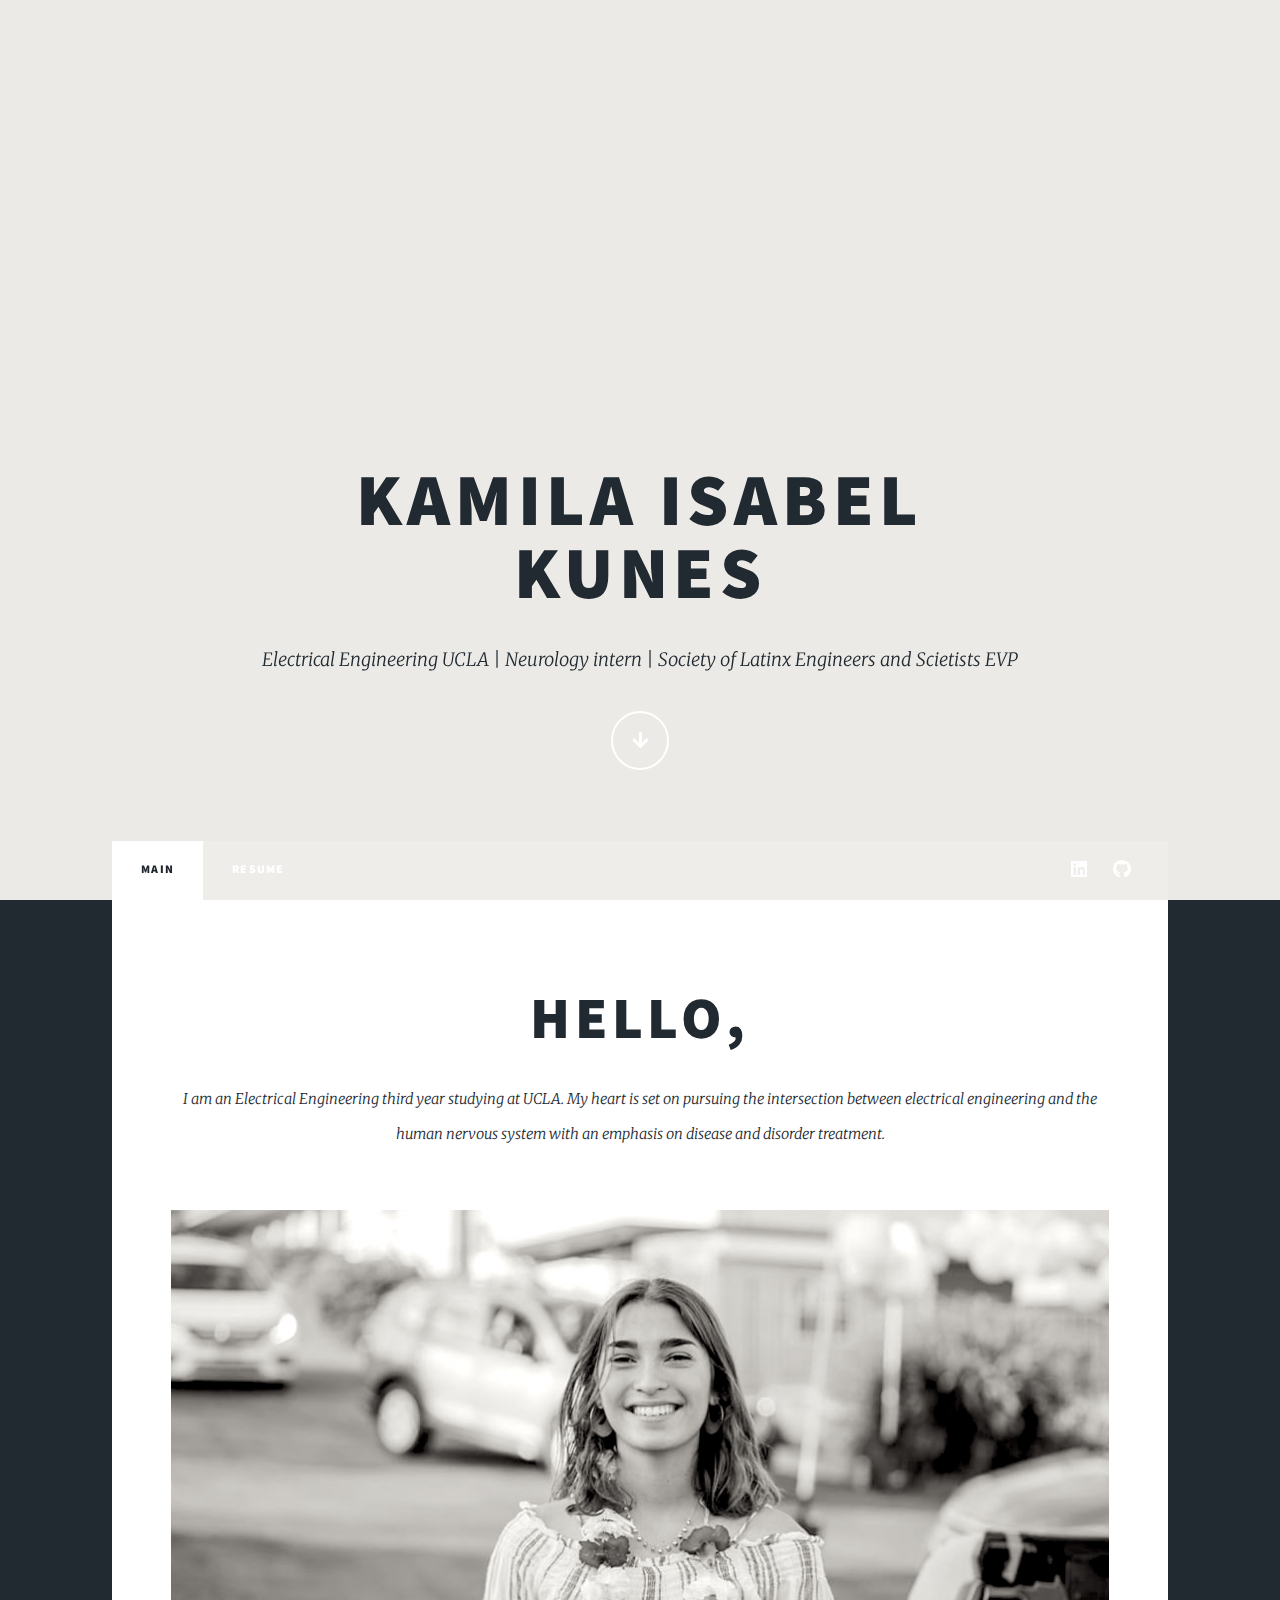
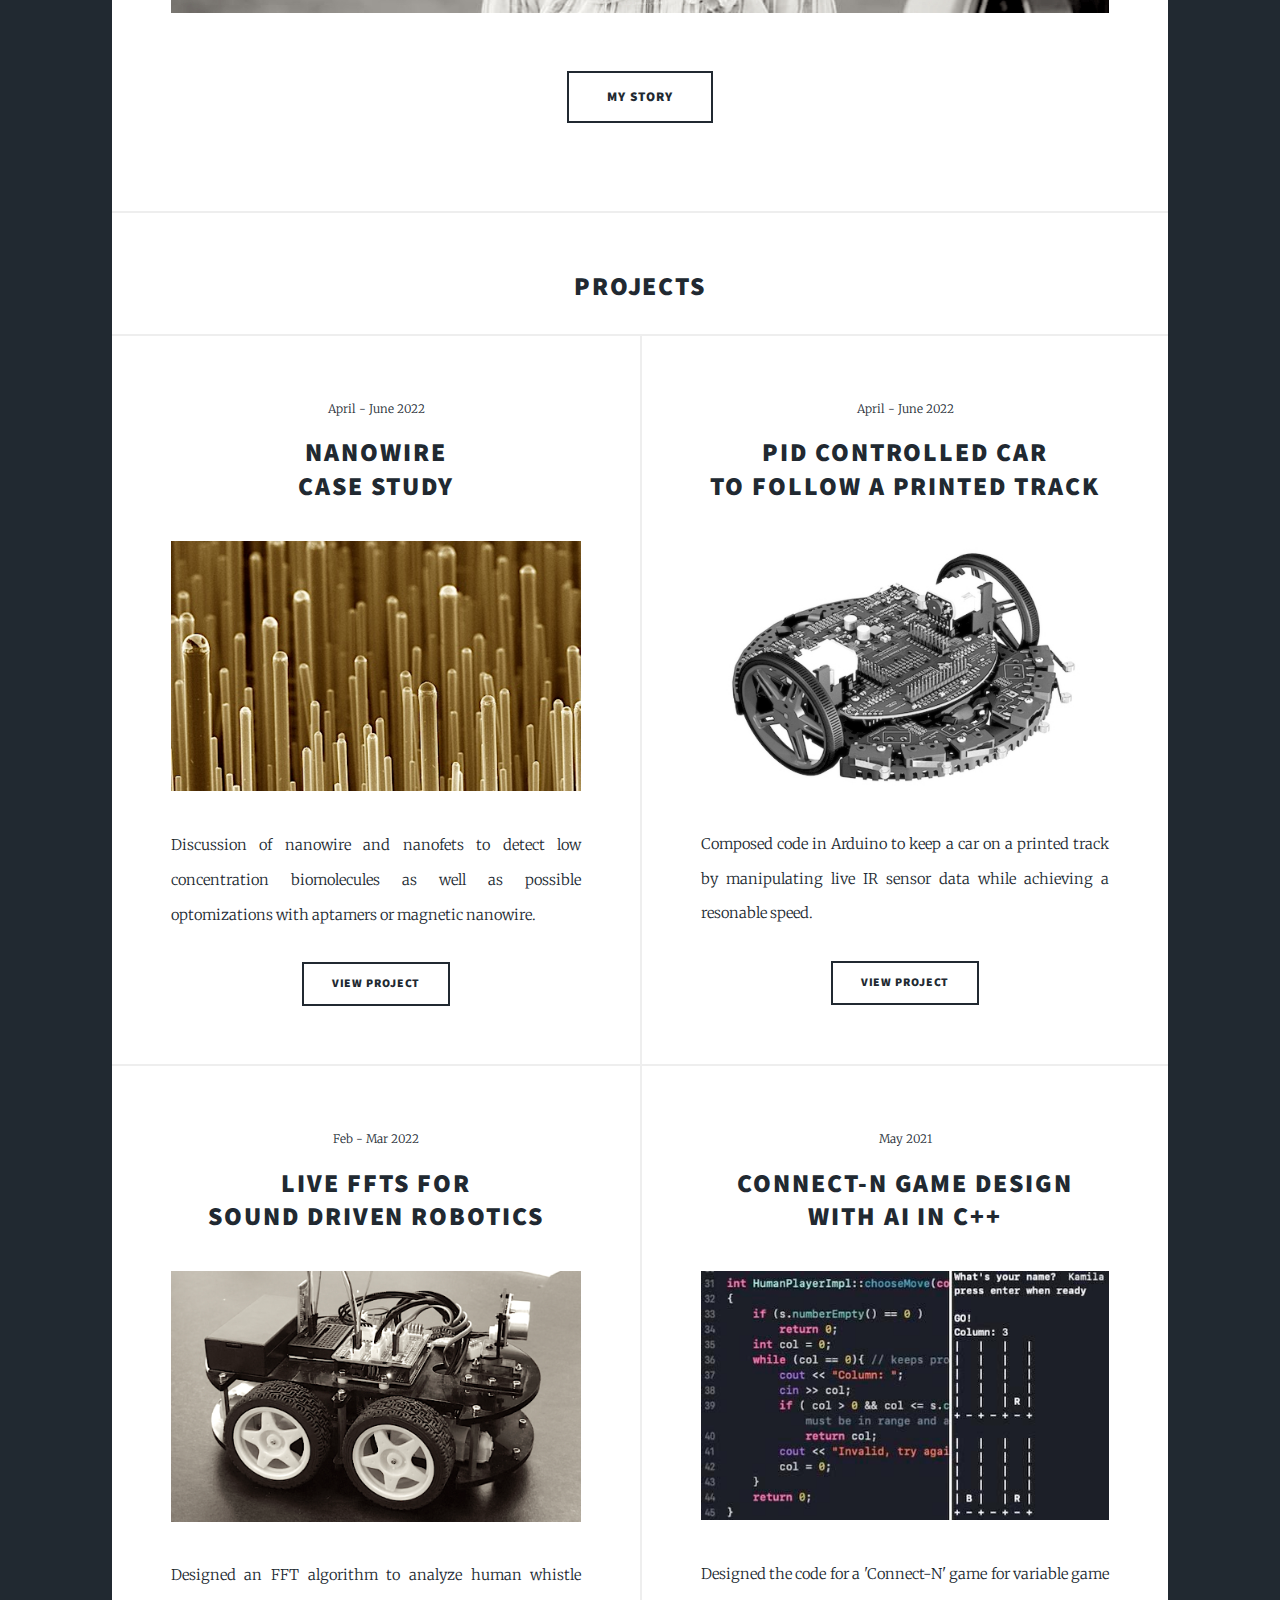
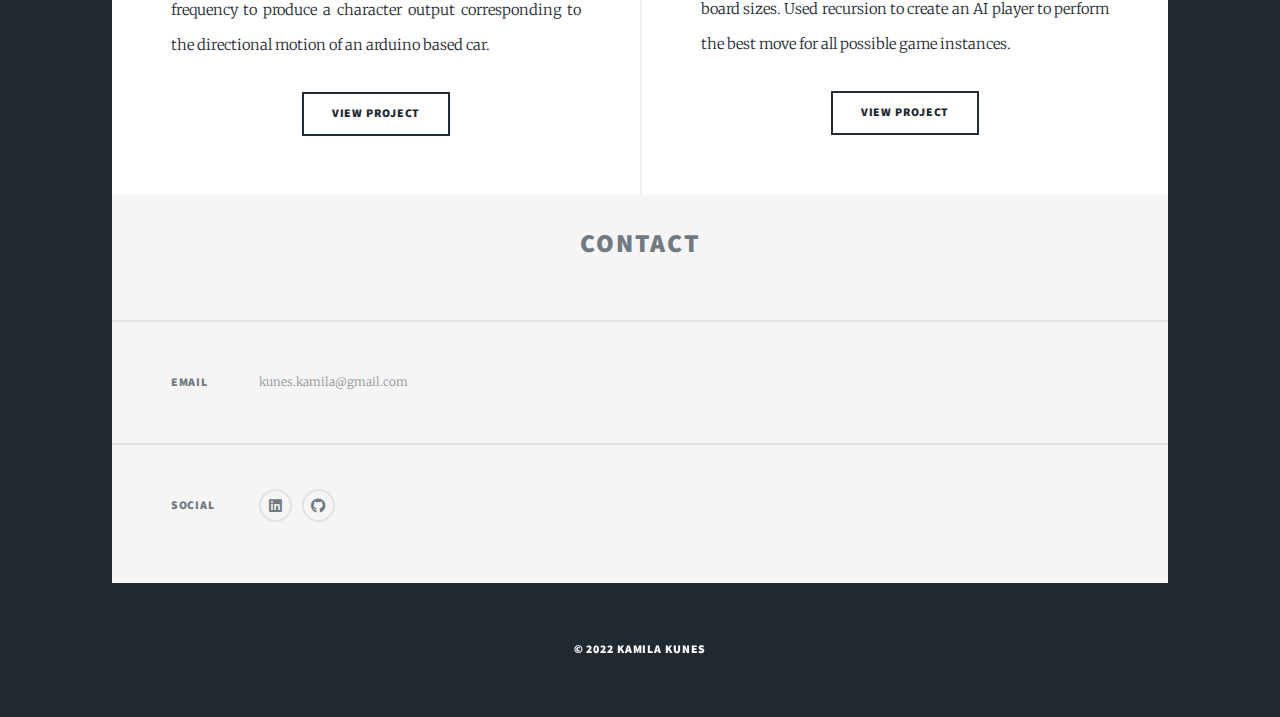
==== commit 325d74d3: "made changes" ====
--- a/index.html
+++ b/index.html
@@ -40,7 +40,7 @@
 						</ul>
 						<ul class="icons">
 							<li><a href="https://linkedin.com/in/kamilakunes/url" class="icon brands fa-linkedin" target="_blank"><span class="label">LinkedIn</span></a></li>
-							<li><a href="#" class="icon brands fa-github"><span class="label" target="_blank">GitHub</span></a></li>
+							<li><a href="https://github.com/KamilaKunes" class="icon brands fa-github" target = "_blank"><span class="label" target="_blank">GitHub</span></a></li>
 						</ul>
 					</nav>
 
@@ -51,7 +51,7 @@
 							<article class="post featured">
 								<header class="major">
 									<h2>Hello,</h2>
-									<p>I am an Electrical Engineering third year studying at UCLA. My heart is set on pursuing the intermarriage between electrical engineering and the human nervous system with an emphasis on disease and disorder treatment.</p>
+									<p>I am an Electrical Engineering third year studying at UCLA. My heart is set on pursuing the intersection between electrical engineering and the human nervous system with an emphasis on disease and disorder treatment.</p>
 								</header>
 								<a href="myStory.html" class="image main"><img src="images/CPCgrad.jpg" alt="" /></a>
 								<ul class="actions special">
@@ -75,7 +75,7 @@
 									<a href="nanowire.html" class="image fit"><img src="images/SiliconNanowire.jpg" alt="" /></a>
 									<p>Discussion of nanowire and nanofets to detect low concentration biomolecules as well as possible optomizations with aptamers or magnetic nanowire.</p>
 									<ul class="actions special">
-										<li><a href="nanowire.html" class="button">Full Story</a></li>
+										<li><a href="nanowire.html" class="button">View Project</a></li>
 									</ul>
 								</article>
                                 
@@ -88,7 +88,7 @@
 									<a href="RLSKcar.html" class="image fit"><img src="images/RLSKcar.jpg" alt="" /></a>
 									<p>Composed code in Arduino to keep a car on a printed track by manipulating live IR sensor data while achieving a resonable speed.</p>
 									<ul class="actions special">
-										<li><a href="RLSKcar.html" class="button">Full Story</a></li>
+										<li><a href="RLSKcar.html" class="button">View Project</a></li>
 									</ul>
 								</article>
                                 
@@ -101,7 +101,7 @@
 									<a href="fftCar.html" class="image fit"><img src="images/4blCar.jpg" alt="" /></a>
 									<p>Designed an FFT algorithm to analyze human whistle frequency to produce a character output corresponding to the directional motion of an arduino based car.</p>
 									<ul class="actions special">
-										<li><a href="fftCar.html" class="button">Full Story</a></li>
+										<li><a href="fftCar.html" class="button">View Project</a></li>
 									</ul>
 								</article>
                                 
@@ -114,7 +114,7 @@
 									<a href="connectN.html" class="image fit"><img src="images/connectCode.jpg" alt="" /></a>
 									<p>Designed the code for a 'Connect-N' game for variable game board sizes. Used recursion to create an AI player to perform the best move for all possible game instances.</p>
 									<ul class="actions special">
-										<li><a href="connectN.html" class="button">Full Story</a></li>
+										<li><a href="connectN.html" class="button">View Project</a></li>
 									</ul>
 								</article>
 								
@@ -139,7 +139,7 @@
 								<h3>Social</h3>
 								<ul class="icons alt">
 									<li><a href="https://linkedin.com/in/kamilakunes/url" class="icon brands fa-linkedin" target="_blank"><span class="label">LinkedIn</span></a></li>
-                                    <li><a href="#" class="icon brands fa-github" target="_blank"><span class="label">GitHub</span></a></li>
+                                    <li><a href="https://github.com/KamilaKunes" class="icon brands fa-github" target = "_blank"><span class="label">GitHub</span></a></li>
 								</ul>
 							</section>
 						</section>
@@ -147,7 +147,7 @@
 
 				<!-- Copyright -->
 					<div id="copyright">
-						<ul><li>&copy; Untitled</li><li>Design: <a href="https://html5up.net">HTML5 UP</a></li></ul>
+						<ul><li>&copy; 2022 Kamila Kunes</li></ul>
 					</div>
 
 			</div>
--- a/assets/css/main.css
+++ b/assets/css/main.css
@@ -4383,9 +4383,8 @@
 		}
 
 	#copyright {
-		color: #ffffff;
+		color: #ffffff; /* copyright colot*/
 		position: relative;
-		color: rgba(255, 255, 255, 0.25);
 		cursor: default;
 		font-family: "Source Sans Pro", Helvetica, sans-serif;
 		font-size: 0.8rem;
